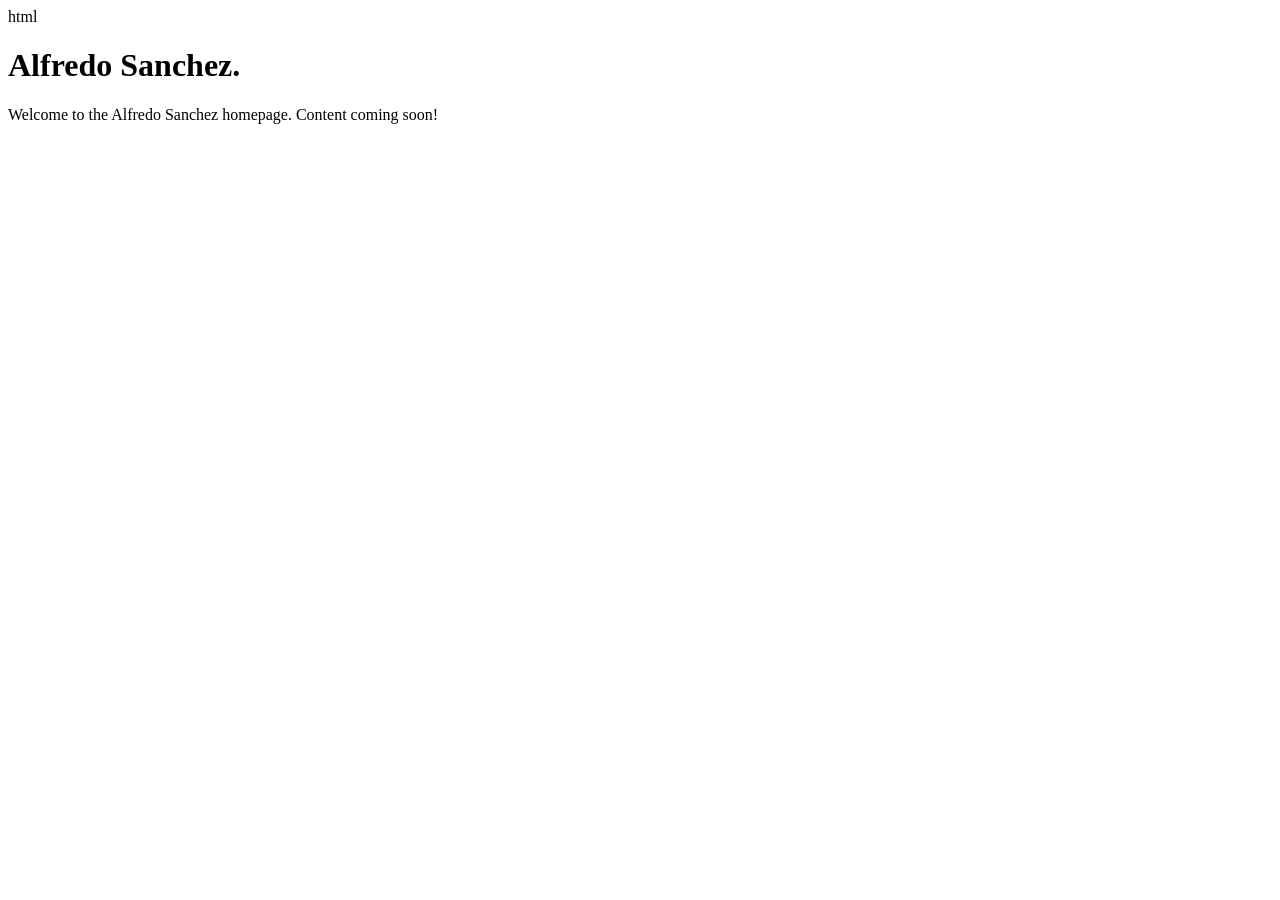
==== index.html @ f37a3abb "Update index.html" ====
html<!DOCTYPE html>
<html lang="en">
<head>
    <meta charset="UTF-8">
    <meta name="viewport" content="width=device-width, initial-scale=1.0">
    <title>Alfredo Sanchez - Home</title>
</head>
<body>
    <h1>Alfredo Sanchez.</h1>
    <p>Welcome to the Alfredo Sanchez homepage. Content coming soon!</p>
</body>
</html>
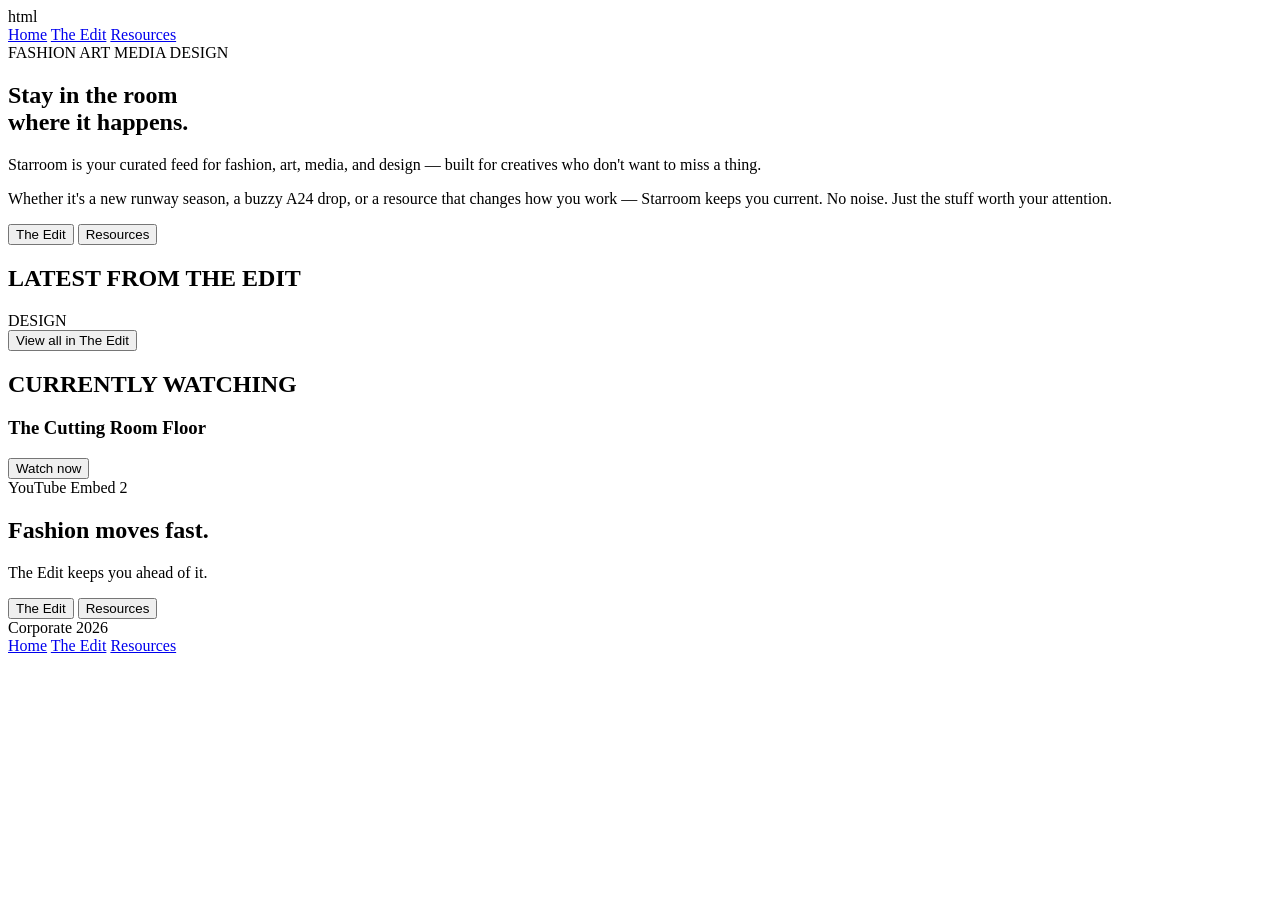
==== commit c4cf7d80: "Update index.html" ====
--- a/index.html
+++ b/index.html
@@ -4,9 +4,76 @@
     <meta charset="UTF-8">
     <meta name="viewport" content="width=device-width, initial-scale=1.0">
     <title>Alfredo Sanchez - Home</title>
+    <link rel="stylesheet" href="style.css">
 </head>
 <body>
-    <h1>Alfredo Sanchez.</h1>
-    <p>Welcome to the Alfredo Sanchez homepage. Content coming soon!</p>
+    <header class="navbar">
+        <div class="logo-placeholder"></div>
+        <nav>
+            <a href="#">Home</a>
+            <a href="#">The Edit</a>
+            <a href="#">Resources</a>
+        </nav>
+    </header>
+    <section class="hero">
+        <div class="hero-content">
+            <span class="category-tags">FASHION ART MEDIA DESIGN</span>
+            <h1>Stay in the room <br>where it happens.</h1>
+            <p class="subheadline">Starroom is your curated feed for fashion, art, media, and design — built for creatives who don't want to miss a thing.</p>
+            <p>Whether it's a new runway season, a buzzy A24 drop, or a resource that changes how you work — Starroom keeps you current. No noise. Just the stuff worth your attention.</p>
+            <div class="button-group">
+                <button class="btn-dark">The Edit</button>
+                <button class="btn-light">Resources</button>
+            </div>
+        </div>
+        <div class="hero-image-placeholder"></div>
+    </section>
+    <section class="latest-section">
+        <h2>LATEST FROM THE EDIT</h2>
+        <div class="grid-three-columns">
+            <div class="card">
+                <div class="image-box"></div>
+                <span class="card-tag">DESIGN</span>
+                <div class="text-line long"></div>
+                <div class="text-line short"></div>
+            </div>
+        </div>
+        <button class="btn-outline center-btn">View all in The Edit</button>
+    </section>
+    <section class="watching-section">
+        <h2>CURRENTLY WATCHING</h2>
+        <div class="video-main-row">
+            <div class="video-large-placeholder">
+                <div class="play-button"></div>
+            </div>
+            <div class="video-details">
+                <h3>The Cutting Room Floor</h3>
+                <div class="text-line long"></div>
+                <button class="btn-outline">Watch now</button>
+            </div>
+        </div>
+        <div class="grid-two-columns">
+            <div class="video-small-card">
+                <div class="image-box"></div>
+                <span class="small-tag">YouTube Embed 2</span>
+            </div>
+        </div>
+    </section>
+    <section class="cta-banner">
+        <h2>Fashion moves fast.</h2>
+        <p>The Edit keeps you ahead of it.</p>
+        <div class="button-group-central">
+            <button class="btn-white">The Edit</button>
+            <button class="btn-outline-white">Resources</button>
+        </div>
+        <div class="footer-bottom">
+            <span>Corporate 2026</span>
+            <div class="footer-links">
+                <a href="#">Home</a>
+                <a href="#">The Edit</a>
+                <a href="#">Resources</a>
+            </div>
+        </div>
+    </section>
 </body>
 </html>
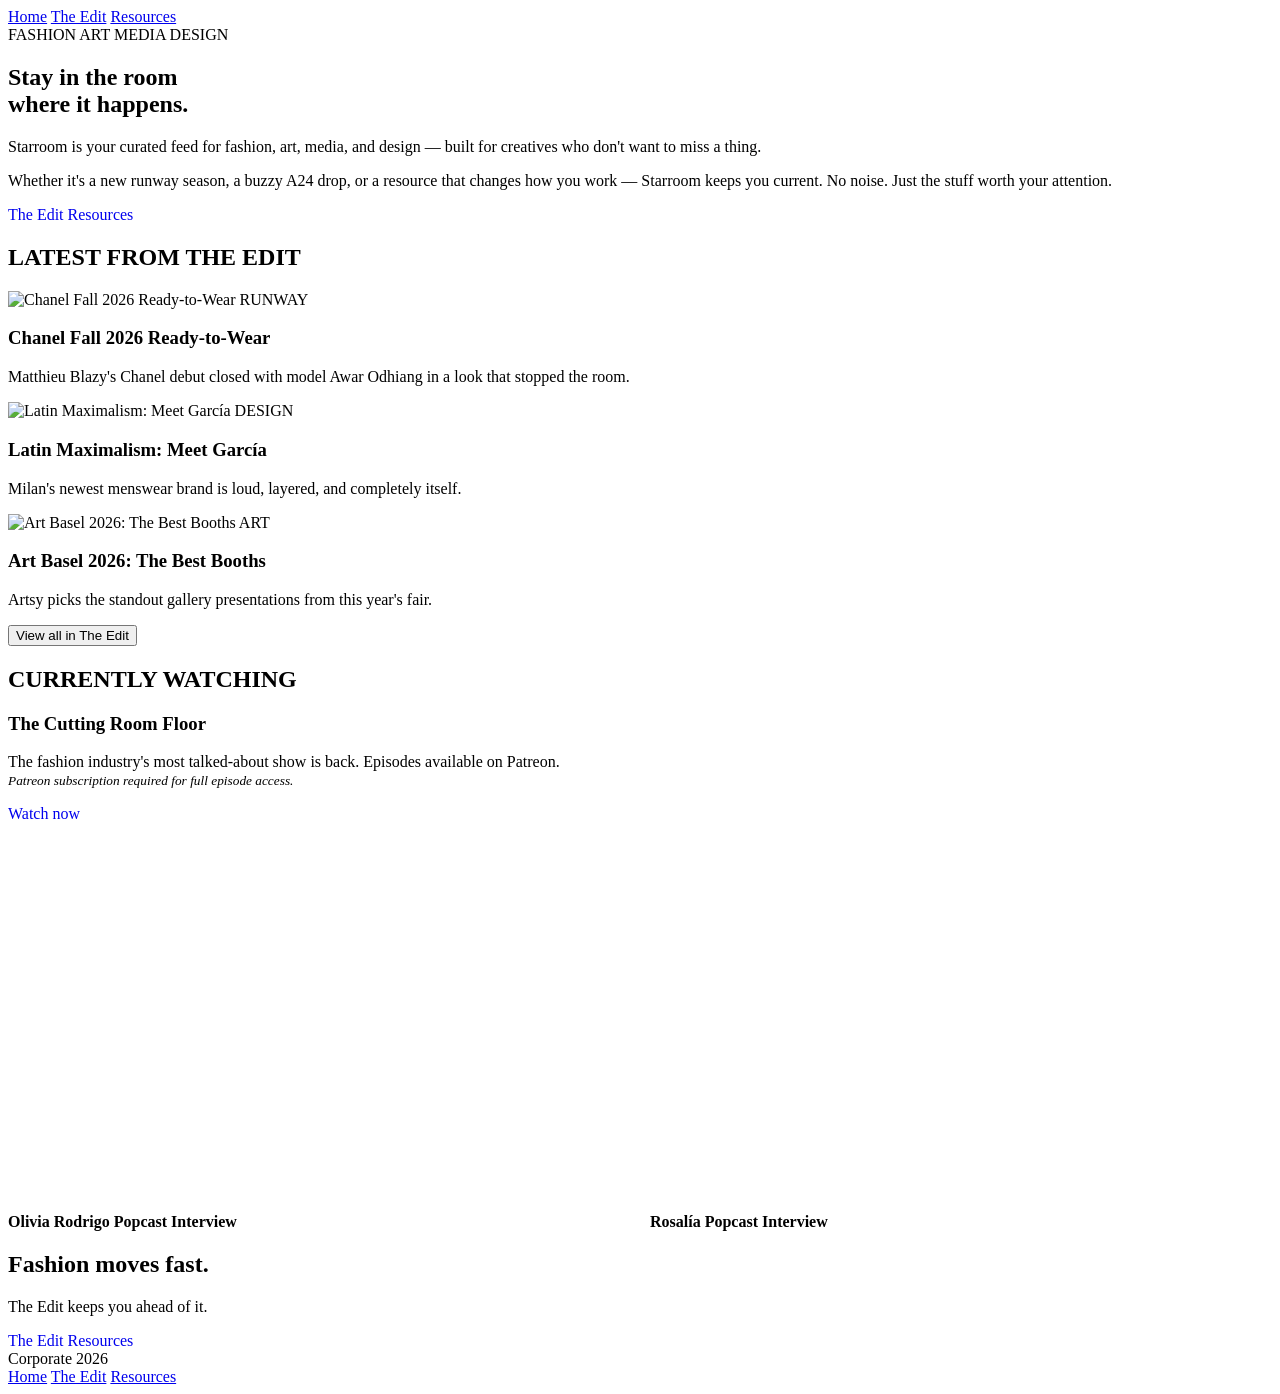
==== commit 200421a6: "Update index.html" ====
--- a/index.html
+++ b/index.html
@@ -1,79 +1,110 @@
-html<!DOCTYPE html>
-<html lang="en">
-<head>
-    <meta charset="UTF-8">
-    <meta name="viewport" content="width=device-width, initial-scale=1.0">
-    <title>Alfredo Sanchez - Home</title>
-    <link rel="stylesheet" href="style.css">
-</head>
-<body>
-    <header class="navbar">
-        <div class="logo-placeholder"></div>
-        <nav>
-            <a href="#">Home</a>
-            <a href="#">The Edit</a>
-            <a href="#">Resources</a>
-        </nav>
-    </header>
-    <section class="hero">
-        <div class="hero-content">
-            <span class="category-tags">FASHION ART MEDIA DESIGN</span>
-            <h1>Stay in the room <br>where it happens.</h1>
-            <p class="subheadline">Starroom is your curated feed for fashion, art, media, and design — built for creatives who don't want to miss a thing.</p>
-            <p>Whether it's a new runway season, a buzzy A24 drop, or a resource that changes how you work — Starroom keeps you current. No noise. Just the stuff worth your attention.</p>
-            <div class="button-group">
-                <button class="btn-dark">The Edit</button>
-                <button class="btn-light">Resources</button>
-            </div>
-        </div>
-        <div class="hero-image-placeholder"></div>
+<!DOCTYPE html> 
+<html lang="en"> 
+<head> 
+    <meta charset="UTF-8"> 
+    <meta name="viewport" content="width=device-width, initial-scale=1.0"> 
+    <title>Alfredo Sanchez - Home</title> 
+    <link rel="stylesheet" href="style.css"> 
+</head> 
+<body> 
+
+    <header class="navbar"> 
+        <div class="logo-placeholder"></div> 
+        <nav> 
+            <a href="#">Home</a> 
+            <a href="#the-edit">The Edit</a> 
+            <a href="#resources">Resources</a> 
+        </nav> 
+    </header> 
+
+    <section class="hero"> 
+        <div class="hero-content"> 
+            <span class="category-tags">FASHION ART MEDIA DESIGN</span> 
+            <h1>Stay in the room <br>where it happens.</h1> 
+            <p class="subheadline">Starroom is your curated feed for fashion, art, media, and design — built for creatives who don't want to miss a thing.</p> 
+            <p>Whether it's a new runway season, a buzzy A24 drop, or a resource that changes how you work — Starroom keeps you current. No noise. Just the stuff worth your attention.</p> 
+            <div class="button-group"> 
+                <a href="#the-edit" class="btn-dark" style="text-decoration: none; display: inline-block; text-align: center;">The Edit</a> 
+                <a href="#resources" class="btn-light" style="text-decoration: none; display: inline-block; text-align: center;">Resources</a> 
+            </div> 
+        </div> 
+        <div class="hero-image-placeholder"></div> 
+    </section> 
+    <section id="the-edit" class="latest-section"> 
+        <h2>LATEST FROM THE EDIT</h2> 
+        <div class="grid-three-columns"> 
+            <div class="card"> 
+                <img src="chanel-runway.jpg" alt="Chanel Fall 2026 Ready-to-Wear" class="image-box" style="width: 100%; object-fit: cover;">
+                <span class="card-tag">RUNWAY</span> 
+                <h3>Chanel Fall 2026 Ready-to-Wear</h3>
+                <p>Matthieu Blazy's Chanel debut closed with model Awar Odhiang in a look that stopped the room.</p>
+            </div> 
+            <div class="card"> 
+                <img src="garcias.jpg" alt="Latin Maximalism: Meet García" class="image-box" style="width: 100%; object-fit: cover;">
+                <span class="card-tag">DESIGN</span> 
+                <h3>Latin Maximalism: Meet García</h3>
+                <p>Milan's newest menswear brand is loud, layered, and completely itself.</p>
+            </div> 
+            <div class="card"> 
+                <img src="art-basel.jpg" alt="Art Basel 2026: The Best Booths" class="image-box" style="width: 100%; object-fit: cover;">
+                <span class="card-tag">ART</span> 
+                <h3>Art Basel 2026: The Best Booths</h3>
+                <p>Artsy picks the standout gallery presentations from this year's fair.</p>
+            </div> 
+
+        </div> 
+        <button class="btn-outline center-btn">View all in The Edit</button> 
+    </section> 
+    <section class="watching-section"> 
+        <h2>CURRENTLY WATCHING</h2> 
+        
+        <div class="video-main-row"> 
+            <div class="video-large-placeholder" style="background-image: url('cutting-room-floor.jpg'); background-size: cover; background-position: center;"> 
+                <div class="play-button"></div> 
+            </div> 
+            <div class="video-details"> 
+                <h3>The Cutting Room Floor</h3> 
+                <p>The fashion industry's most talked-about show is back. Episodes available on Patreon. <br><small><em>Patreon subscription required for full episode access.</em></small></p> 
+                <a href="https://www.patreon.com/cw/thecuttingroomfloor" target="_blank" class="btn-outline" style="text-decoration: none; display: inline-block; text-align: center;">Watch now</a> 
+            </div> 
+        </div> 
+
+        <div class="grid-two-columns" style="display: grid; grid-template-columns: 1fr 1fr; gap: 20px; margin-top: 30px;"> 
+            
+            <div class="video-small-card"> 
+                <div class="iframe-container" style="position: relative; padding-bottom: 56.25%; height: 0; overflow: hidden;">
+                    <iframe src="https://youtube.com" style="position: absolute; top: 0; left: 0; width: 100%; height: 100%; border: 0;" allow="accelerometer; autoplay; clipboard-write; encrypted-media; gyroscope; picture-in-picture" allowfullscreen></iframe>
+                </div>
+                <span class="small-tag" style="display: block; margin-top: 10px; font-weight: bold;">Olivia Rodrigo Popcast Interview</span> 
+            </div> 
+
+            <div class="video-small-card"> 
+                <div class="iframe-container" style="position: relative; padding-bottom: 56.25%; height: 0; overflow: hidden;">
+                    <iframe src="https://youtube.com" style="position: absolute; top: 0; left: 0; width: 100%; height: 100%; border: 0;" allow="accelerometer; autoplay; clipboard-write; encrypted-media; gyroscope; picture-in-picture" allowfullscreen></iframe>
+                </div>
+                <span class="small-tag" style="display: block; margin-top: 10px; font-weight: bold;">Rosalía Popcast Interview</span> 
+            </div> 
+
+        </div> 
+    </section> 
+
+    <section id="resources" class="cta-banner"> 
+        <h2>Fashion moves fast.</h2> 
+        <p>The Edit keeps you ahead of it.</p> 
+        <div class="button-group-central"> 
+            <a href="#the-edit" class="btn-white" style="text-decoration: none; display: inline-block; text-align: center;">The Edit</a> 
+            <a href="#resources" class="btn-outline-white" style="text-decoration: none; display: inline-block; text-align: center;">Resources</a> 
+        </div> 
+        <div class="footer-bottom"> 
+            <span>Corporate 2026</span> 
+            <div class="footer-links"> 
+                <a href="#">Home</a> 
+                <a href="#the-edit">The Edit</a> 
+                <a href="#resources">Resources</a> 
+            </div> 
+        </div> 
     </section>
-    <section class="latest-section">
-        <h2>LATEST FROM THE EDIT</h2>
-        <div class="grid-three-columns">
-            <div class="card">
-                <div class="image-box"></div>
-                <span class="card-tag">DESIGN</span>
-                <div class="text-line long"></div>
-                <div class="text-line short"></div>
-            </div>
-        </div>
-        <button class="btn-outline center-btn">View all in The Edit</button>
-    </section>
-    <section class="watching-section">
-        <h2>CURRENTLY WATCHING</h2>
-        <div class="video-main-row">
-            <div class="video-large-placeholder">
-                <div class="play-button"></div>
-            </div>
-            <div class="video-details">
-                <h3>The Cutting Room Floor</h3>
-                <div class="text-line long"></div>
-                <button class="btn-outline">Watch now</button>
-            </div>
-        </div>
-        <div class="grid-two-columns">
-            <div class="video-small-card">
-                <div class="image-box"></div>
-                <span class="small-tag">YouTube Embed 2</span>
-            </div>
-        </div>
-    </section>
-    <section class="cta-banner">
-        <h2>Fashion moves fast.</h2>
-        <p>The Edit keeps you ahead of it.</p>
-        <div class="button-group-central">
-            <button class="btn-white">The Edit</button>
-            <button class="btn-outline-white">Resources</button>
-        </div>
-        <div class="footer-bottom">
-            <span>Corporate 2026</span>
-            <div class="footer-links">
-                <a href="#">Home</a>
-                <a href="#">The Edit</a>
-                <a href="#">Resources</a>
-            </div>
-        </div>
-    </section>
-</body>
-</html>
+    </body>
+    </html>
+
+
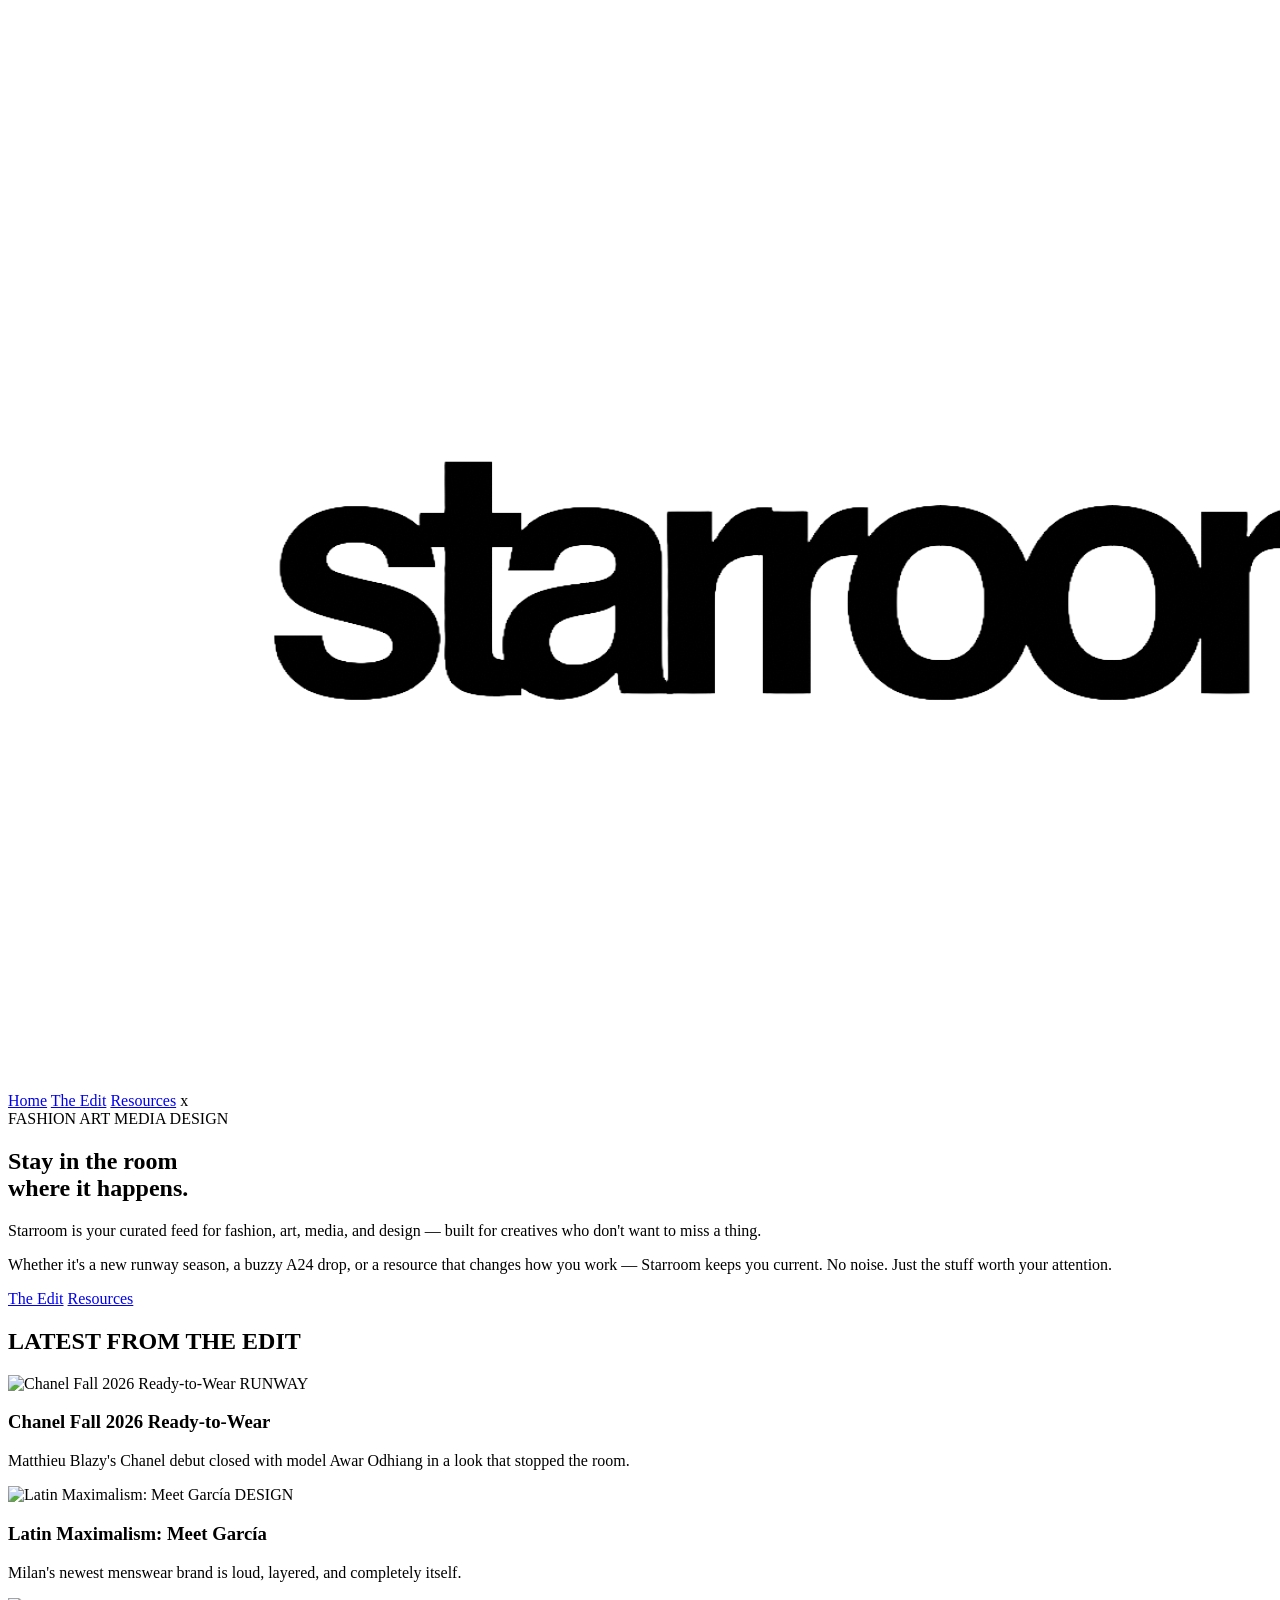
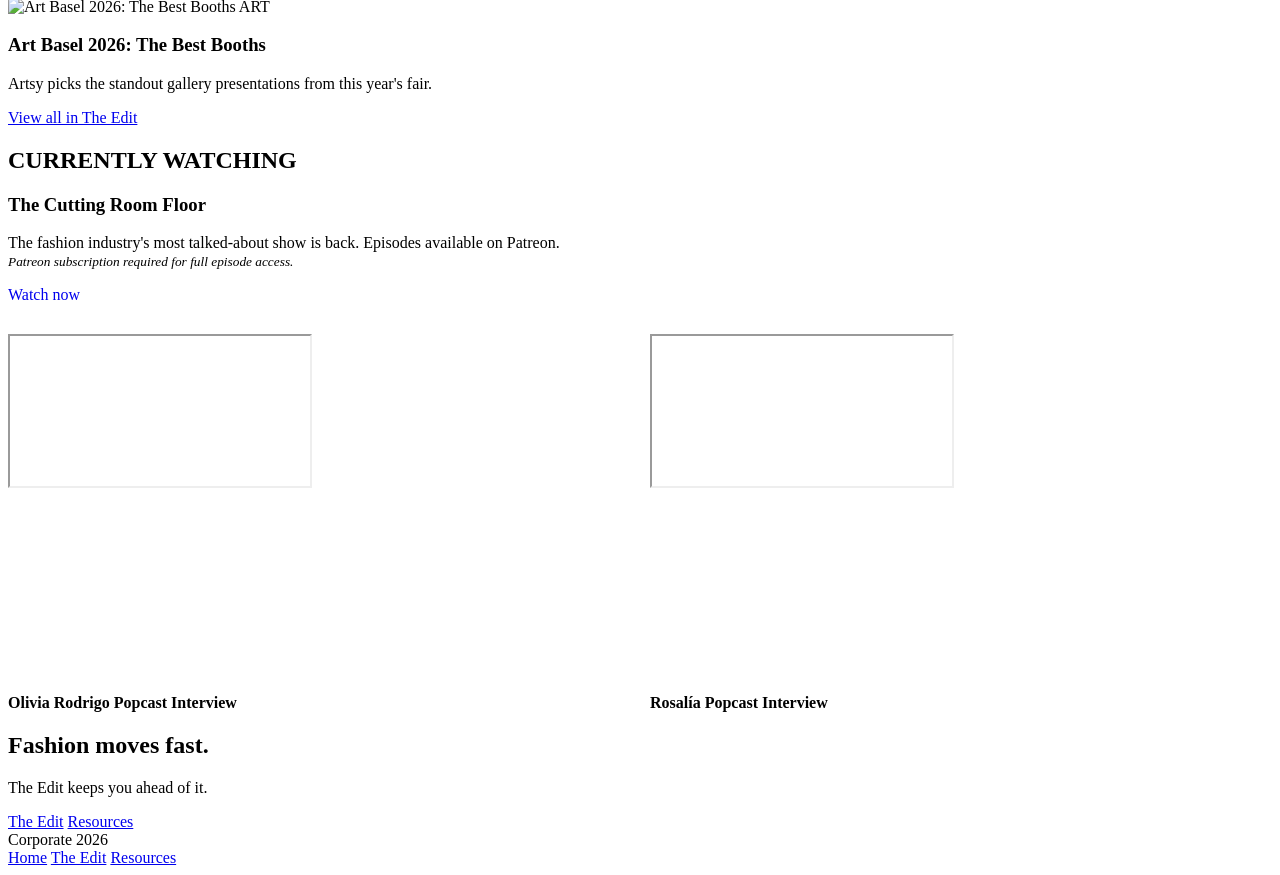
==== commit a36962ce: "Update links and image paths in index.html" ====
--- a/index.html
+++ b/index.html
@@ -9,12 +9,14 @@
 <body> 
 
     <header class="navbar"> 
-        <div class="logo-placeholder"></div> 
+        <a href="index.html">
+    <img src="images/logo.png" alt="Starroom logo" class="logo">
+        </a>
         <nav> 
-            <a href="#">Home</a> 
-            <a href="#the-edit">The Edit</a> 
-            <a href="#resources">Resources</a> 
-        </nav> 
+            <a href="index.html">Home</a> 
+            <a href="the-edit.html">The Edit</a> 
+            <a href="resources.html">Resources</a> 
+      x  </nav> 
     </header> 
 
     <section class="hero"> 
@@ -24,8 +26,8 @@
             <p class="subheadline">Starroom is your curated feed for fashion, art, media, and design — built for creatives who don't want to miss a thing.</p> 
             <p>Whether it's a new runway season, a buzzy A24 drop, or a resource that changes how you work — Starroom keeps you current. No noise. Just the stuff worth your attention.</p> 
             <div class="button-group"> 
-                <a href="#the-edit" class="btn-dark" style="text-decoration: none; display: inline-block; text-align: center;">The Edit</a> 
-                <a href="#resources" class="btn-light" style="text-decoration: none; display: inline-block; text-align: center;">Resources</a> 
+                <a href="the-edit.html" class="btn-dark">The Edit</a> 
+                <a href="resources.html" class="btn-light">Resources</a>
             </div> 
         </div> 
         <div class="hero-image-placeholder"></div> 
@@ -34,32 +36,32 @@
         <h2>LATEST FROM THE EDIT</h2> 
         <div class="grid-three-columns"> 
             <div class="card"> 
-                <img src="chanel-runway.jpg" alt="Chanel Fall 2026 Ready-to-Wear" class="image-box" style="width: 100%; object-fit: cover;">
+                <img src="images/chanel-runway.jpg" alt="Chanel Fall 2026 Ready-to-Wear" class="image-box" style="width: 100%; object-fit: cover;">
                 <span class="card-tag">RUNWAY</span> 
                 <h3>Chanel Fall 2026 Ready-to-Wear</h3>
                 <p>Matthieu Blazy's Chanel debut closed with model Awar Odhiang in a look that stopped the room.</p>
             </div> 
             <div class="card"> 
-                <img src="garcias.jpg" alt="Latin Maximalism: Meet García" class="image-box" style="width: 100%; object-fit: cover;">
+                <img src="images/garcias.jpg" alt="Latin Maximalism: Meet García" class="image-box" style="width: 100%; object-fit: cover;">
                 <span class="card-tag">DESIGN</span> 
                 <h3>Latin Maximalism: Meet García</h3>
                 <p>Milan's newest menswear brand is loud, layered, and completely itself.</p>
             </div> 
             <div class="card"> 
-                <img src="art-basel.jpg" alt="Art Basel 2026: The Best Booths" class="image-box" style="width: 100%; object-fit: cover;">
+                <img src="images/art-basel.jpg" alt="Art Basel 2026: The Best Booths" class="image-box" style="width: 100%; object-fit: cover;">
                 <span class="card-tag">ART</span> 
                 <h3>Art Basel 2026: The Best Booths</h3>
                 <p>Artsy picks the standout gallery presentations from this year's fair.</p>
             </div> 
 
         </div> 
-        <button class="btn-outline center-btn">View all in The Edit</button> 
+        <a href="the-edit.html" class="btn-outline center-btn">View all in The Edit</a>
     </section> 
     <section class="watching-section"> 
         <h2>CURRENTLY WATCHING</h2> 
         
         <div class="video-main-row"> 
-            <div class="video-large-placeholder" style="background-image: url('cutting-room-floor.jpg'); background-size: cover; background-position: center;"> 
+            <div class="video-large-placeholder" style="background-image: url('images/cutting-room-floor.jpg');" background-size: cover; background-position: center;"> 
                 <div class="play-button"></div> 
             </div> 
             <div class="video-details"> 
@@ -73,14 +75,14 @@
             
             <div class="video-small-card"> 
                 <div class="iframe-container" style="position: relative; padding-bottom: 56.25%; height: 0; overflow: hidden;">
-                    <iframe src="https://youtube.com" style="position: absolute; top: 0; left: 0; width: 100%; height: 100%; border: 0;" allow="accelerometer; autoplay; clipboard-write; encrypted-media; gyroscope; picture-in-picture" allowfullscreen></iframe>
+                    <iframe src="https://www.youtube.com/embed/0I_tljaH9Bg" title="Olivia Rodrigo Popcast Interview" allowfullscreen></iframe>
                 </div>
                 <span class="small-tag" style="display: block; margin-top: 10px; font-weight: bold;">Olivia Rodrigo Popcast Interview</span> 
             </div> 
 
             <div class="video-small-card"> 
                 <div class="iframe-container" style="position: relative; padding-bottom: 56.25%; height: 0; overflow: hidden;">
-                    <iframe src="https://youtube.com" style="position: absolute; top: 0; left: 0; width: 100%; height: 100%; border: 0;" allow="accelerometer; autoplay; clipboard-write; encrypted-media; gyroscope; picture-in-picture" allowfullscreen></iframe>
+                    <iframe src="https://www.youtube.com/embed/QEQZs8SLhQE" title="Rosalia Popcast Interview" allowfullscreen></iframe>
                 </div>
                 <span class="small-tag" style="display: block; margin-top: 10px; font-weight: bold;">Rosalía Popcast Interview</span> 
             </div> 
@@ -92,15 +94,15 @@
         <h2>Fashion moves fast.</h2> 
         <p>The Edit keeps you ahead of it.</p> 
         <div class="button-group-central"> 
-            <a href="#the-edit" class="btn-white" style="text-decoration: none; display: inline-block; text-align: center;">The Edit</a> 
-            <a href="#resources" class="btn-outline-white" style="text-decoration: none; display: inline-block; text-align: center;">Resources</a> 
+            <a href="the-edit.html" class="btn-white">The Edit</a> 
+            <a href="resources.html" class="btn-outline-white">Resources</a> 
         </div> 
         <div class="footer-bottom"> 
             <span>Corporate 2026</span> 
             <div class="footer-links"> 
-                <a href="#">Home</a> 
-                <a href="#the-edit">The Edit</a> 
-                <a href="#resources">Resources</a> 
+                <a href="index.html">Home</a> 
+                <a href="the-edit.html">The Edit</a> 
+                <a href="resources.html">Resources</a>
             </div> 
         </div> 
     </section>
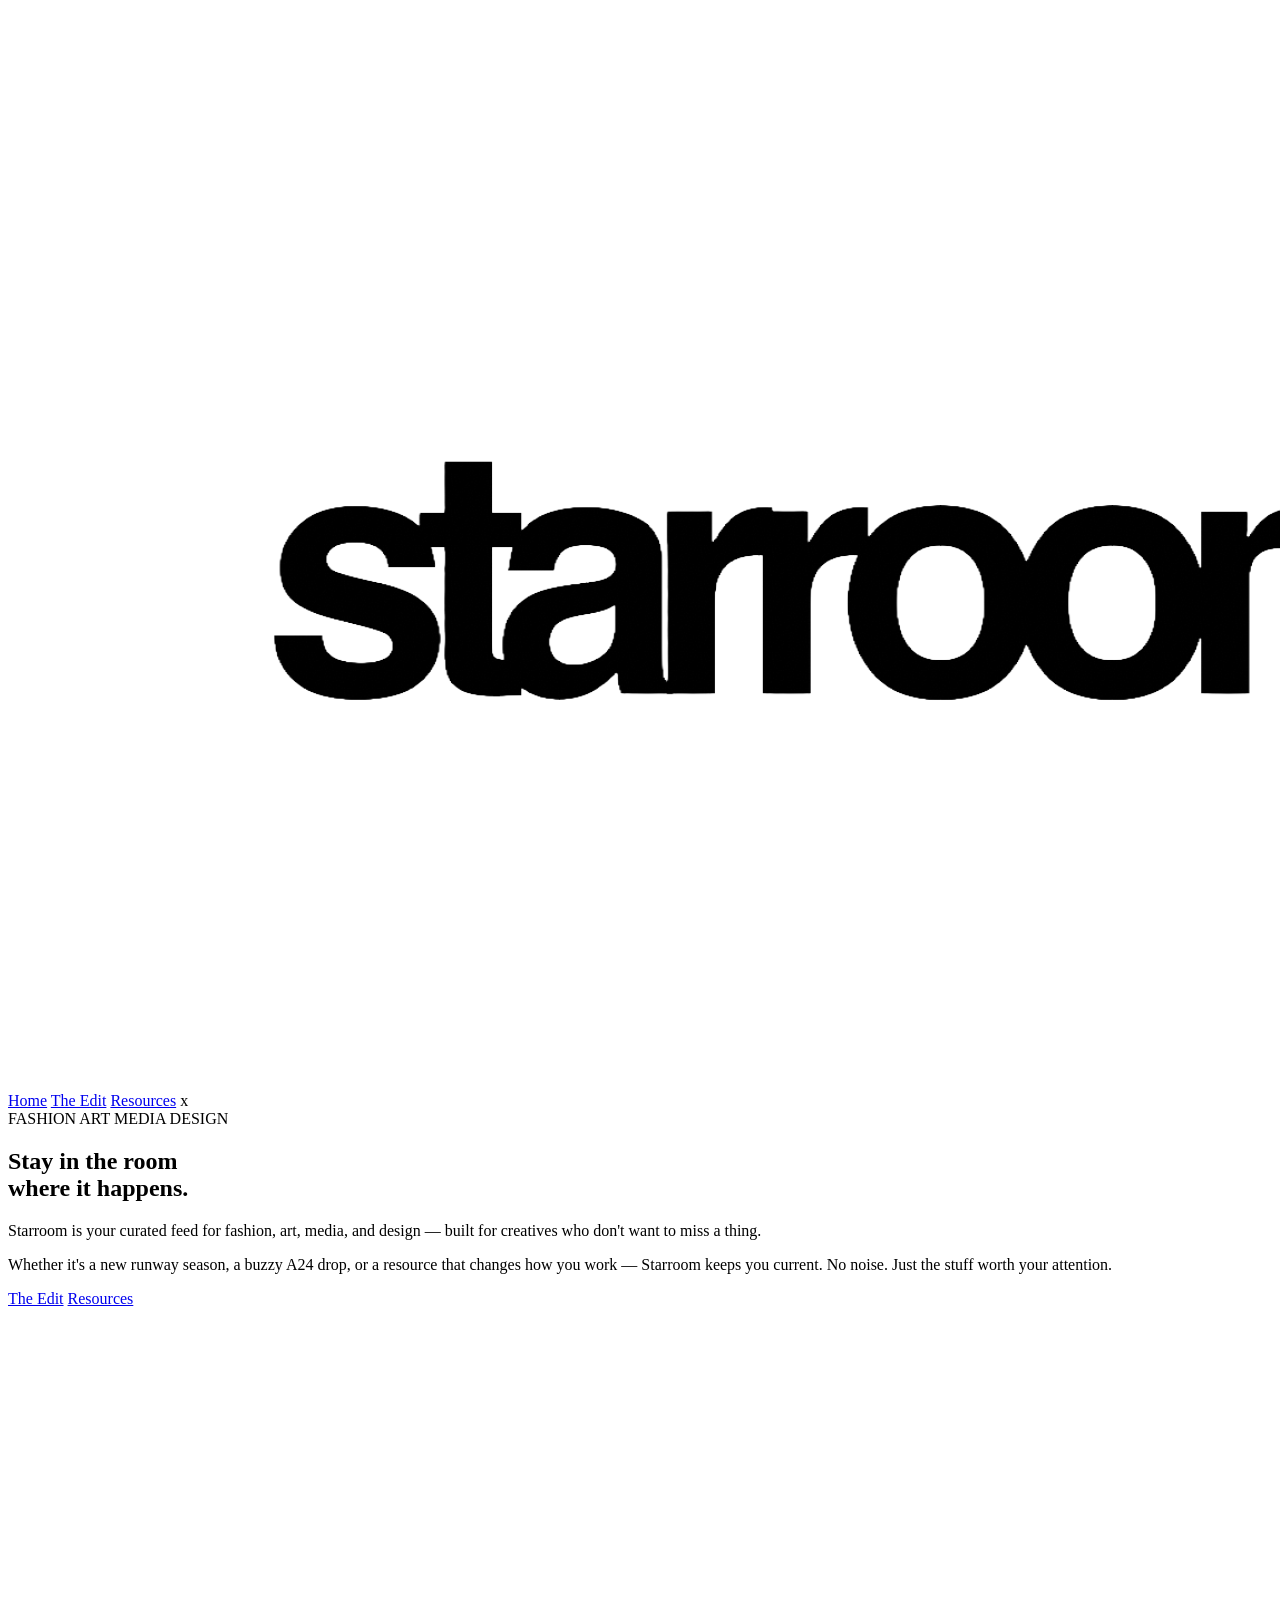
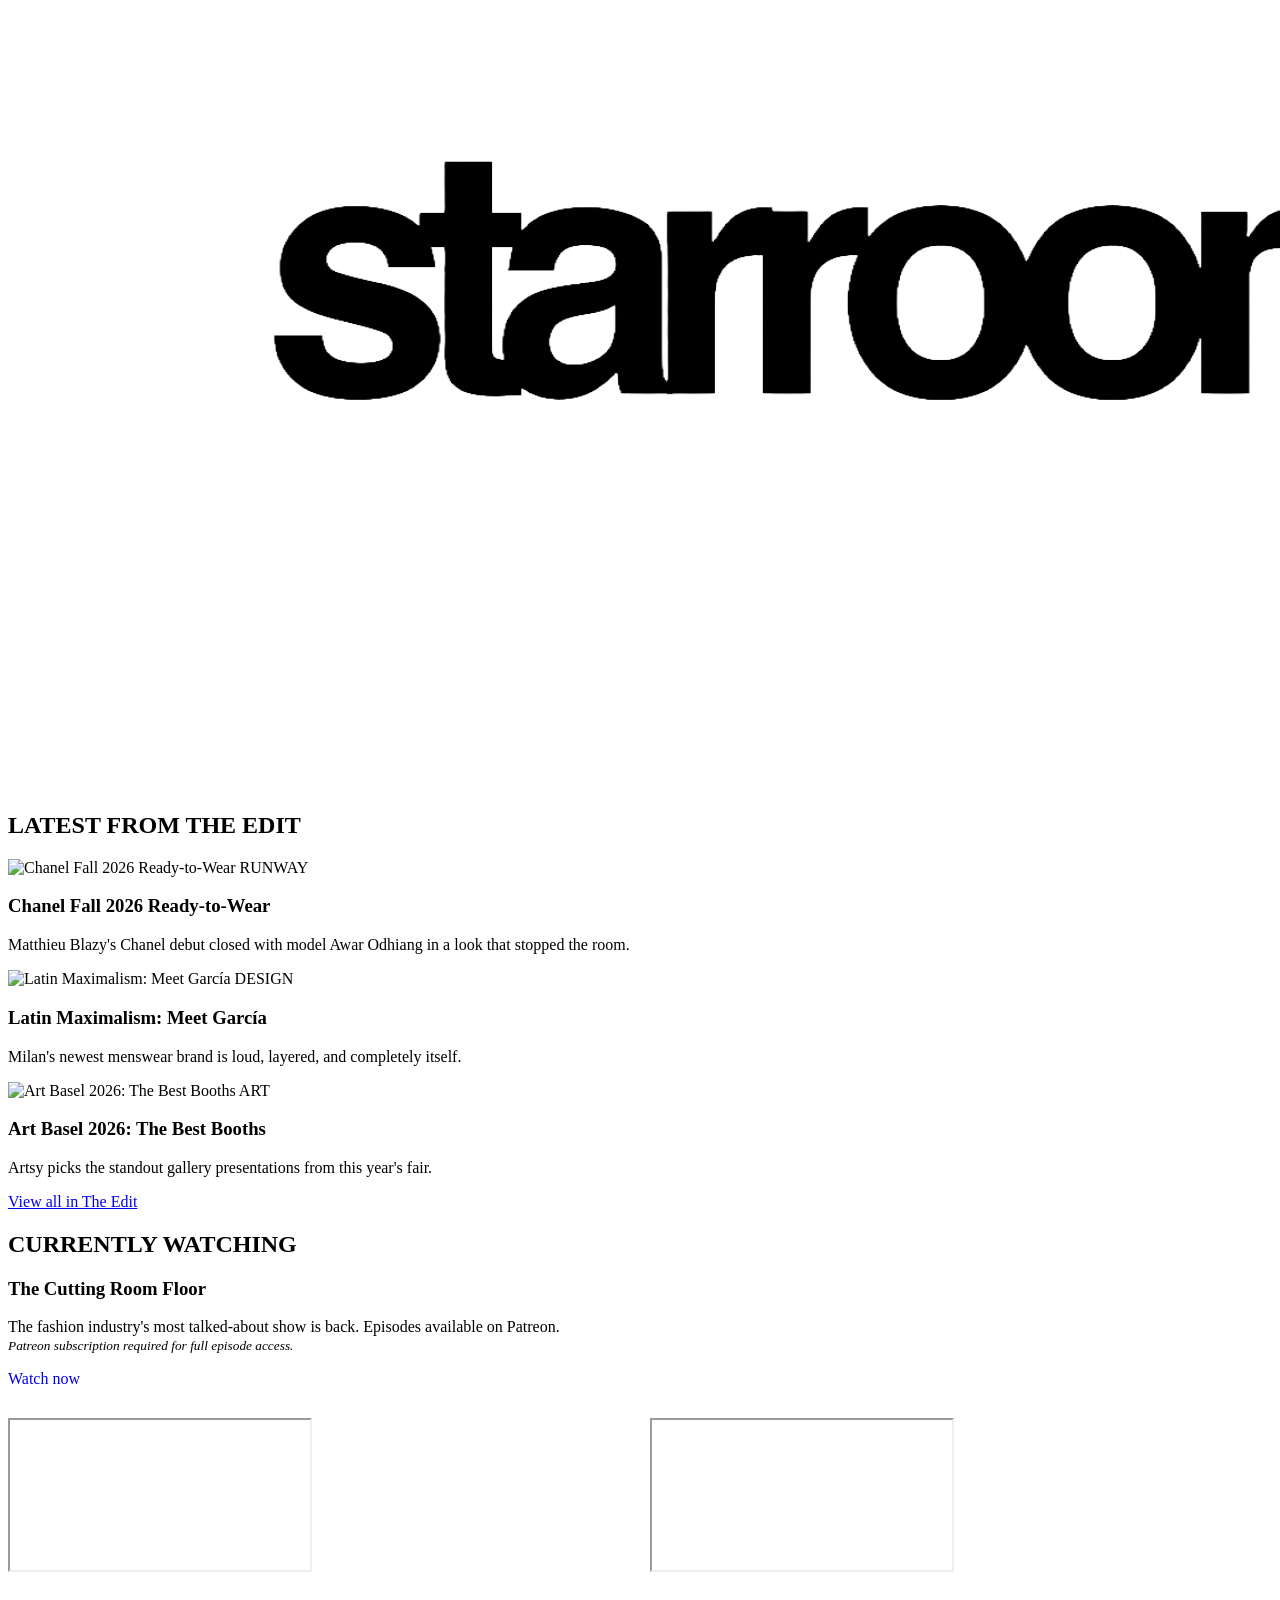
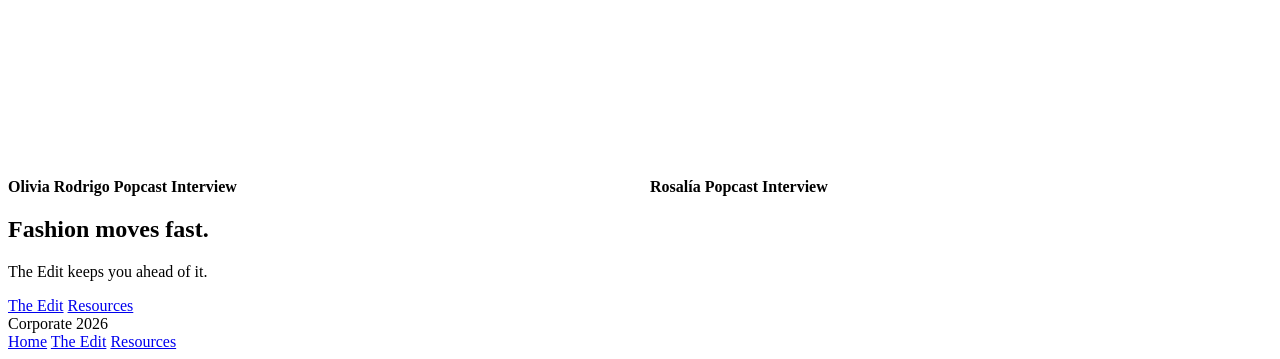
==== commit ee699294: "Update index.html" ====
--- a/index.html
+++ b/index.html
@@ -30,7 +30,9 @@
                 <a href="resources.html" class="btn-light">Resources</a>
             </div> 
         </div> 
-        <div class="hero-image-placeholder"></div> 
+        <a href="index.html">
+    <img src="images/logo.png" alt="Starroom logo" class="logo">
+</a>
     </section> 
     <section id="the-edit" class="latest-section"> 
         <h2>LATEST FROM THE EDIT</h2> 
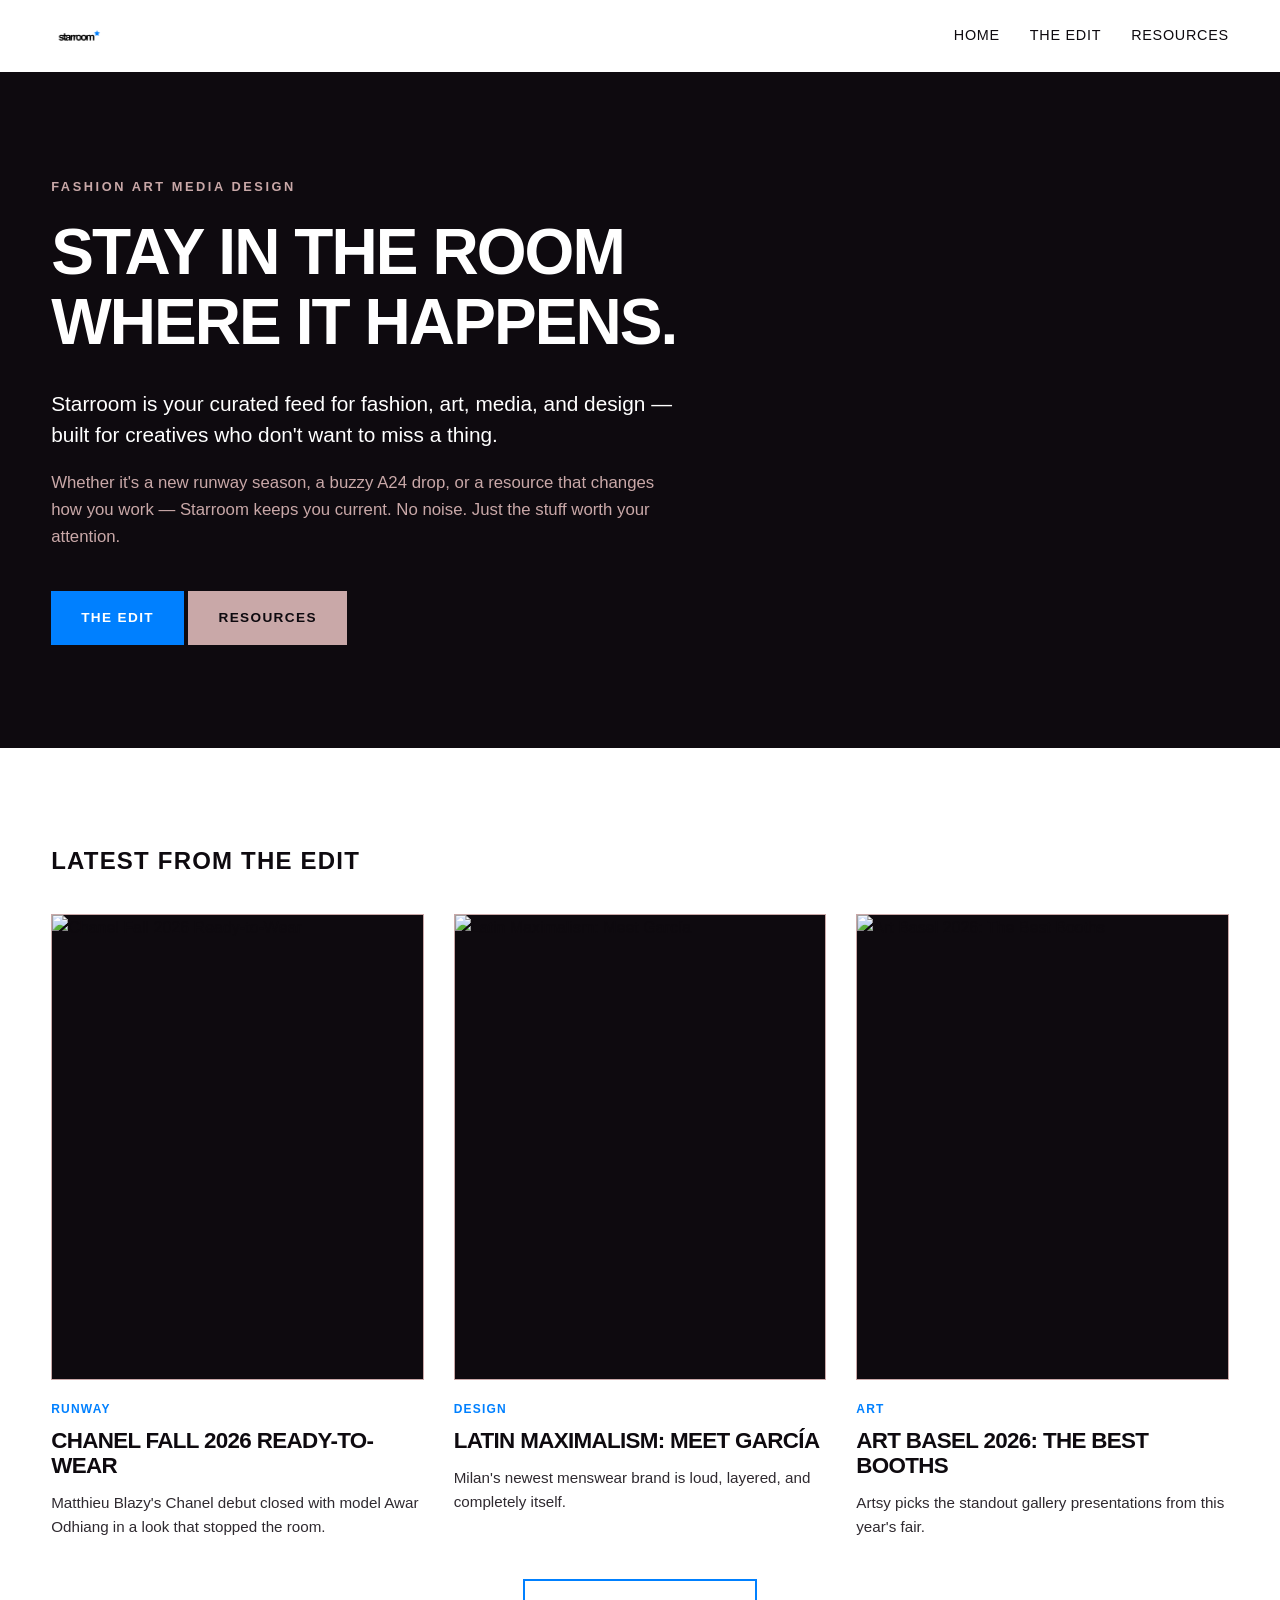
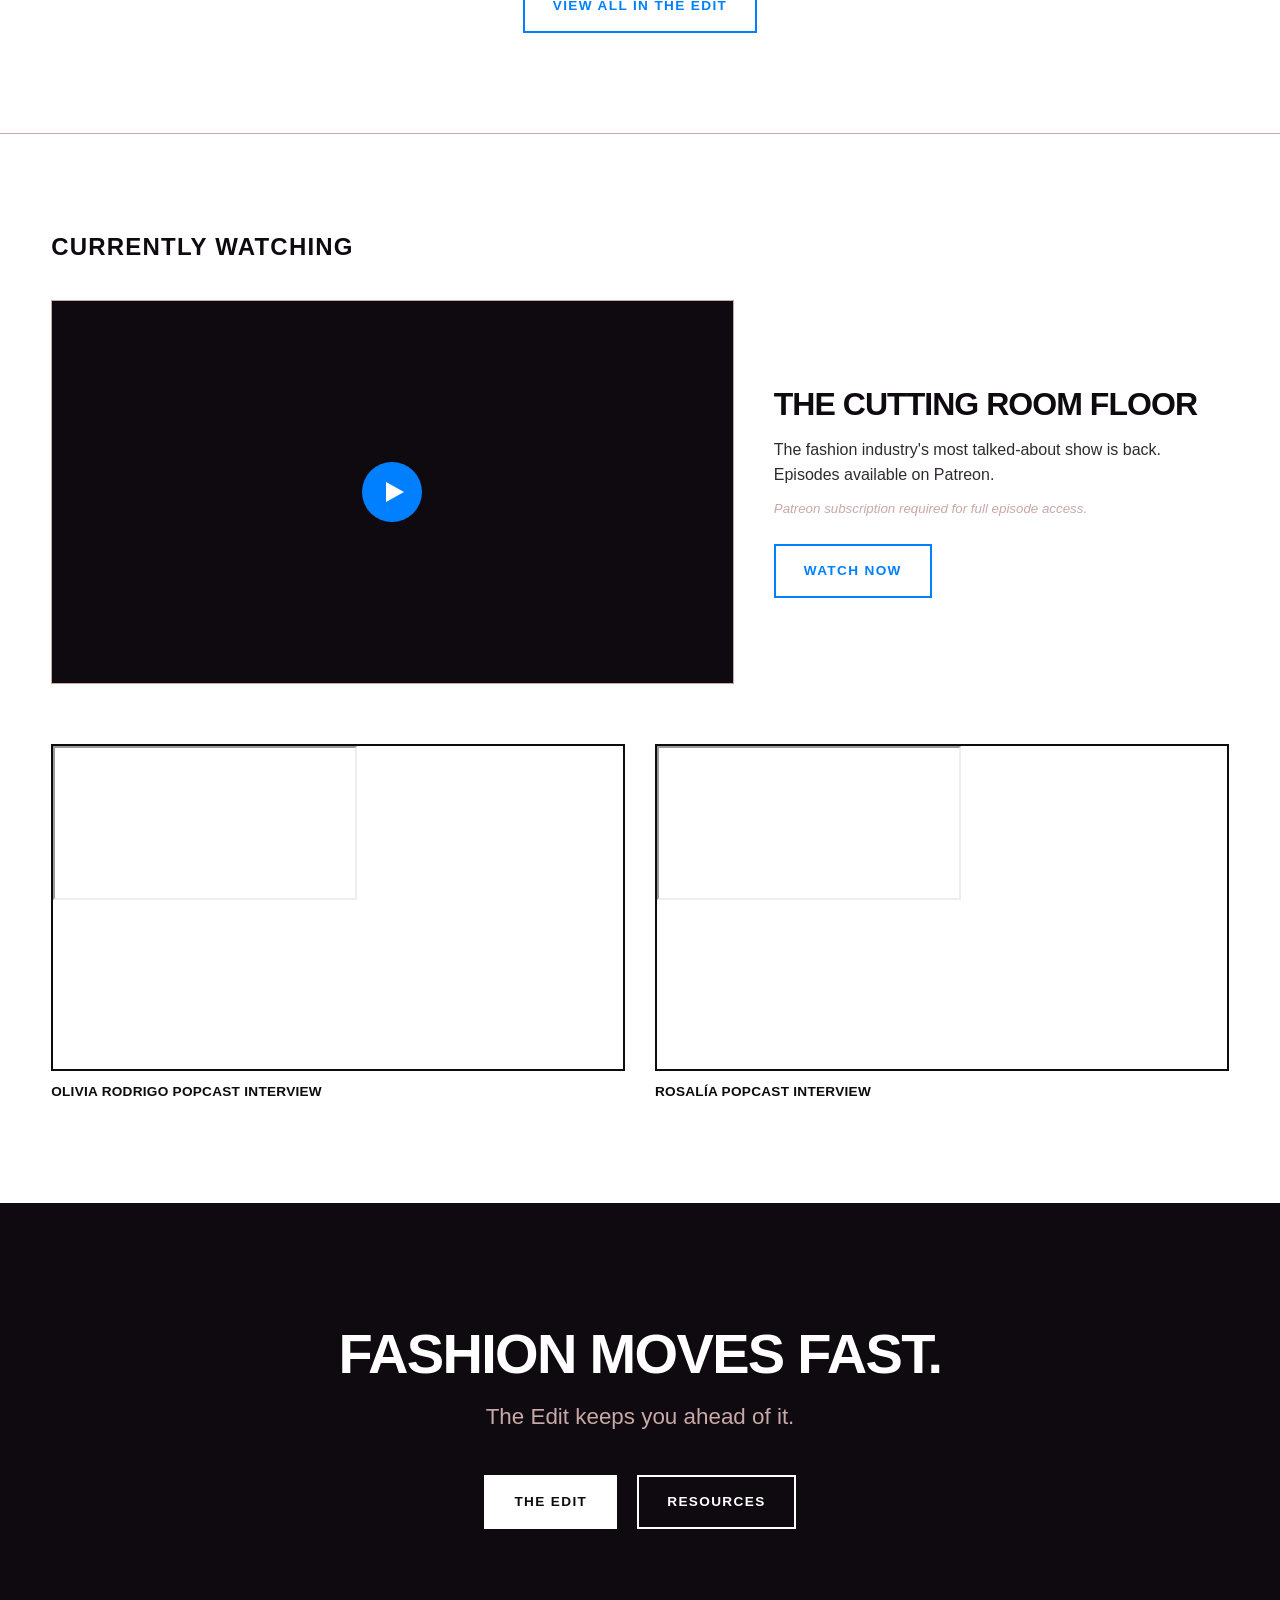
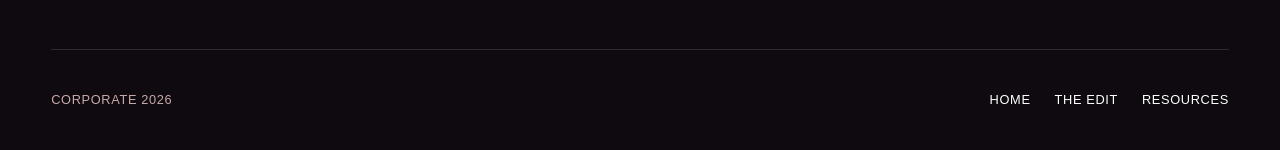
==== commit 54938f52: "Fix closing tag for nav element in index.html" ====
--- a/index.html
+++ b/index.html
@@ -16,7 +16,7 @@
             <a href="index.html">Home</a> 
             <a href="the-edit.html">The Edit</a> 
             <a href="resources.html">Resources</a> 
-      x  </nav> 
+        </nav> 
     </header> 
 
     <section class="hero"> 
--- a/style.css
+++ b/style.css
@@ -0,0 +1,435 @@
+* {
+    margin: 0;
+    padding: 0;
+    box-sizing: border-box;
+}
+
+body {
+    background-color: #FFFFFF;
+    color: #0E0A0F;
+    font-family: 'Helvetica Neue', Helvetica, Arial, sans-serif;
+    font-weight: 400;
+    line-height: 1.6;
+    overflow-x: hidden;
+    -webkit-font-smoothing: antialiased;
+}
+h1, h2, h3 {
+    font-weight: 900;
+    text-transform: uppercase;
+    letter-spacing: -0.03em;
+    line-height: 1.1;
+    color: #0E0A0F; 
+}
+
+p {
+    font-weight: 300;
+    color: #2F2A30; 
+    font-size: 1rem;
+    max-width: 65ch;
+}
+
+a {
+    color: inherit;
+    transition: all 0.25s ease;
+}
+
+img {
+    display: block;
+    max-width: 100%;
+    height: auto;
+}
+
+.btn-dark, .btn-light, .btn-outline, .btn-white, .btn-outline-white {
+    display: inline-block;
+    padding: 14px 28px;
+    font-weight: 700;
+    font-size: 0.85rem;
+    text-transform: uppercase;
+    letter-spacing: 0.1em;
+    text-decoration: none;
+    border: 2px solid #0080ff;
+    text-align: center;
+    cursor: pointer;
+}
+
+.btn-dark {
+    background-color: #0080ff; 
+    color: #FFFFFF; 
+}
+
+.btn-dark:hover {
+    background-color: transparent;
+    color: #0080ff;
+}
+
+.btn-light {
+    background-color: #C9A8A8;
+    color: #0E0A0F; 
+    border-color: #C9A8A8;
+}
+
+.btn-light:hover {
+    background-color: transparent;
+    border-color: #C9A8A8;
+    color: #C9A8A8;
+}
+
+.btn-outline {
+    background-color: transparent;
+    color: #0080ff;
+}
+
+.btn-outline:hover {
+    background-color: #0080ff;
+    color: #FFFFFF;
+}
+
+.btn-white {
+    background-color: #FFFFFF;
+    color: #0E0A0F;
+    border-color: #FFFFFF;
+}
+
+.btn-white:hover {
+    background-color: transparent;
+    color: #FFFFFF;
+    border-color: #FFFFFF;
+}
+
+.btn-outline-white {
+    background-color: transparent;
+    color: #FFFFFF;
+    border-color: #FFFFFF;
+}
+
+.btn-outline-white:hover {
+    background-color: #FFFFFF;
+    color: #0E0A0F;
+}
+
+.center-btn {
+    display: table;
+    margin: 40px auto 0 auto;
+}
+
+
+.navbar {
+    display: flex;
+    justify-content: space-between;
+    align-items: center;
+    padding: 20px 4%;
+    border-bottom: 1px solid #0E0A0F; 
+    position: sticky;
+    top: 0;
+    background-color: rgba(255, 255, 255, 0.95);
+    backdrop-filter: blur(10px);
+    z-index: 1000;
+}
+
+.navbar .logo {
+    height: 32px;
+    width: auto;
+    object-fit: contain;
+}
+
+.navbar nav {
+    display: flex;
+    gap: 30px;
+    align-items: center;
+}
+
+.navbar nav a {
+    text-decoration: none;
+    font-size: 0.9rem;
+    font-weight: 500;
+    letter-spacing: 0.05em;
+    text-transform: uppercase;
+}
+
+.navbar nav a:hover {
+    color: #0080ff; 
+}
+
+.hero {
+    display: flex;
+    justify-content: space-between;
+    align-items: center;
+    padding: 80px 4%;
+    background-color: #0E0A0F; 
+    min-height: 75vh;
+}
+
+.hero-content {
+    max-width: 650px;
+}
+
+.hero-content h1 {
+    color: #FFFFFF; 
+    font-size: 4rem;
+    margin-bottom: 30px;
+}
+
+.category-tags {
+    display: block;
+    font-weight: 700;
+    font-size: 0.8rem;
+    letter-spacing: 0.2em;
+    color: #C9A8A8; 
+    margin-bottom: 20px;
+}
+
+.hero .subheadline {
+    font-size: 1.3rem;
+    line-height: 1.5;
+    margin-bottom: 20px;
+    color: #FFFFFF;
+    font-weight: 400;
+}
+
+.hero p:not(.subheadline) {
+    margin-bottom: 40px;
+    font-size: 1.05rem;
+    color: #C9A8A8; 
+}
+
+.hero > a {
+    display: none;
+}
+
+
+.latest-section {
+    padding: 100px 4%;
+    border-bottom: 1px solid #C9A8A8;
+    background-color: #FFFFFF;
+}
+
+.latest-section h2 {
+    font-size: 1.5rem;
+    letter-spacing: 0.05em;
+    margin-bottom: 40px;
+}
+
+.grid-three-columns {
+    display: grid;
+    grid-template-columns: repeat(3, 1fr);
+    gap: 30px;
+}
+
+.card {
+    display: flex;
+    flex-direction: column;
+}
+
+.card .image-box {
+    aspect-ratio: 4/5;
+    object-fit: cover;
+    margin-bottom: 20px;
+    background-color: #0E0A0F;
+    border: 1px solid #C9A8A8;
+}
+
+.card-tag {
+    font-weight: 700;
+    font-size: 0.75rem;
+    letter-spacing: 0.1em;
+    color: #0080ff; 
+    margin-bottom: 10px;
+}
+
+.card h3 {
+    font-size: 1.4rem;
+    margin-bottom: 12px;
+}
+
+.card p {
+    font-size: 0.95rem;
+    color: #2F2A30;
+}
+
+.watching-section {
+    padding: 100px 4%;
+    background-color: #FFFFFF;
+}
+
+.watching-section h2 {
+    font-size: 1.5rem;
+    letter-spacing: 0.05em;
+    margin-bottom: 40px;
+}
+
+.video-main-row {
+    display: grid;
+    grid-template-columns: 1.5fr 1fr;
+    gap: 40px;
+    align-items: center;
+    margin-bottom: 60px;
+}
+
+.video-large-placeholder {
+    aspect-ratio: 16/9;
+    background-color: #0E0A0F;
+    display: flex;
+    align-items: center;
+    justify-content: center;
+    position: relative;
+    cursor: pointer;
+    border: 1px solid #C9A8A8;
+}
+
+.video-large-placeholder:hover {
+    border-color: #0080ff;
+}
+
+.play-button {
+    width: 60px;
+    height: 60px;
+    background-color: #0080ff; 
+    border-radius: 50%;
+    position: relative;
+}
+
+.play-button::after {
+    content: '';
+    position: absolute;
+    top: 50%;
+    left: 55%;
+    transform: translate(-50%, -50%);
+    border-style: solid;
+    border-width: 10px 0 10px 18px;
+    border-color: transparent transparent transparent #FFFFFF; 
+}
+
+.video-details h3 {
+    font-size: 2rem;
+    margin-bottom: 15px;
+}
+
+.video-details p {
+    font-size: 1rem;
+    margin-bottom: 25px;
+}
+
+.video-details small {
+    display: block;
+    margin-top: 10px;
+    color: #C9A8A8; 
+}
+
+.grid-two-columns {
+    display: grid !important; 
+    grid-template-columns: 1fr 1fr !important;
+    gap: 30px !important;
+}
+
+.iframe-container {
+    border: 2px solid #0E0A0F;
+}
+
+.small-tag {
+    font-size: 0.85rem;
+    letter-spacing: 0.02em;
+    text-transform: uppercase;
+    color: #0E0A0F;
+}
+
+.cta-banner {
+    background-color: #0E0A0F; 
+    color: #FFFFFF; 
+    padding: 120px 4% 40px 4%;
+    text-align: center;
+    position: relative;
+}
+
+.cta-banner h2 {
+    color: #FFFFFF;
+    font-size: 3.5rem;
+    margin-bottom: 15px;
+}
+
+.cta-banner p {
+    font-size: 1.4rem;
+    margin-bottom: 40px;
+    color: #C9A8A8; 
+    display: block;
+    width: 100%;
+    max-width: 100%;
+}
+
+.button-group-central {
+    display: flex;
+    justify-content: center;
+    gap: 20px;
+    margin-bottom: 120px;
+}
+
+.footer-bottom {
+    border-top: 1px solid #2F2A30;
+    padding-top: 40px;
+    display: flex;
+    justify-content: space-between;
+    align-items: center;
+    width: 100%;
+}
+
+.footer-bottom span {
+    font-size: 0.8rem;
+    color: #C9A8A8; 
+    letter-spacing: 0.05em;
+    text-transform: uppercase;
+}
+
+.footer-links {
+    display: flex;
+    gap: 24px;
+}
+
+.footer-links a {
+    text-decoration: none;
+    color: #FFFFFF;
+    font-size: 0.8rem;
+    text-transform: uppercase;
+    letter-spacing: 0.05em;
+    font-weight: 500;
+}
+
+.footer-links a:hover {
+    color: #0080ff; 
+}
+
+@media (max-width: 992px) {
+    .hero h1 {
+        font-size: 3rem;
+    }
+    .grid-three-columns {
+        grid-template-columns: repeat(2, 1fr);
+    }
+    .video-main-row {
+        grid-template-columns: 1fr;
+    }
+    .cta-banner h2 {
+        font-size: 2.8rem;
+    }
+}
+
+@media (max-width: 768px) { 
+    .navbar { 
+        flex-direction: column; 
+        gap: 15px; 
+        padding: 15px; 
+    } 
+    .hero { 
+        padding: 40px 20px; 
+        text-align: center; 
+    } 
+    .hero h1 { 
+        font-size: 2.2rem; 
+    } 
+    .hero .button-group, .button-group-central { 
+        flex-direction: column; 
+        width: 100%; 
+        gap: 12px; 
+    } 
+    .btn-dark, .btn-light, .btn-outline, .btn-white, .btn-outline-white { 
+        width: 100%; 
+    }
+}
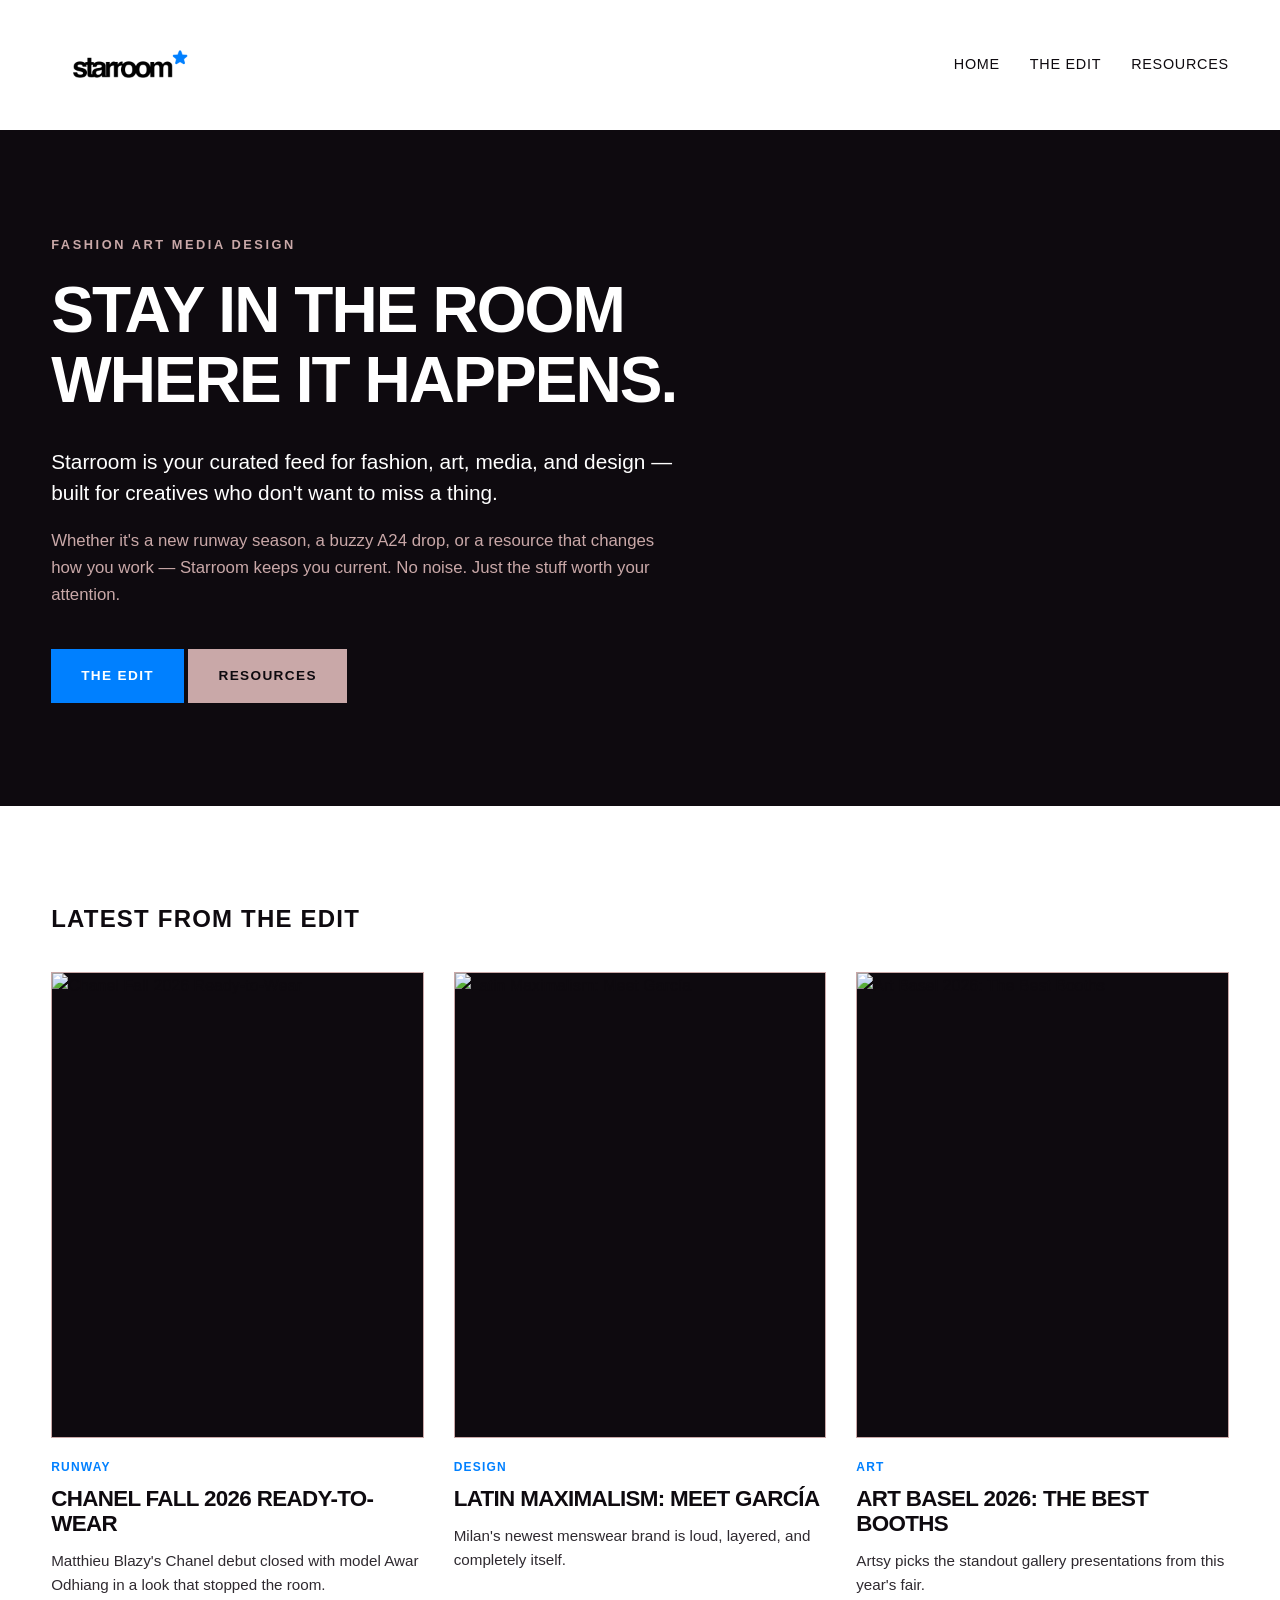
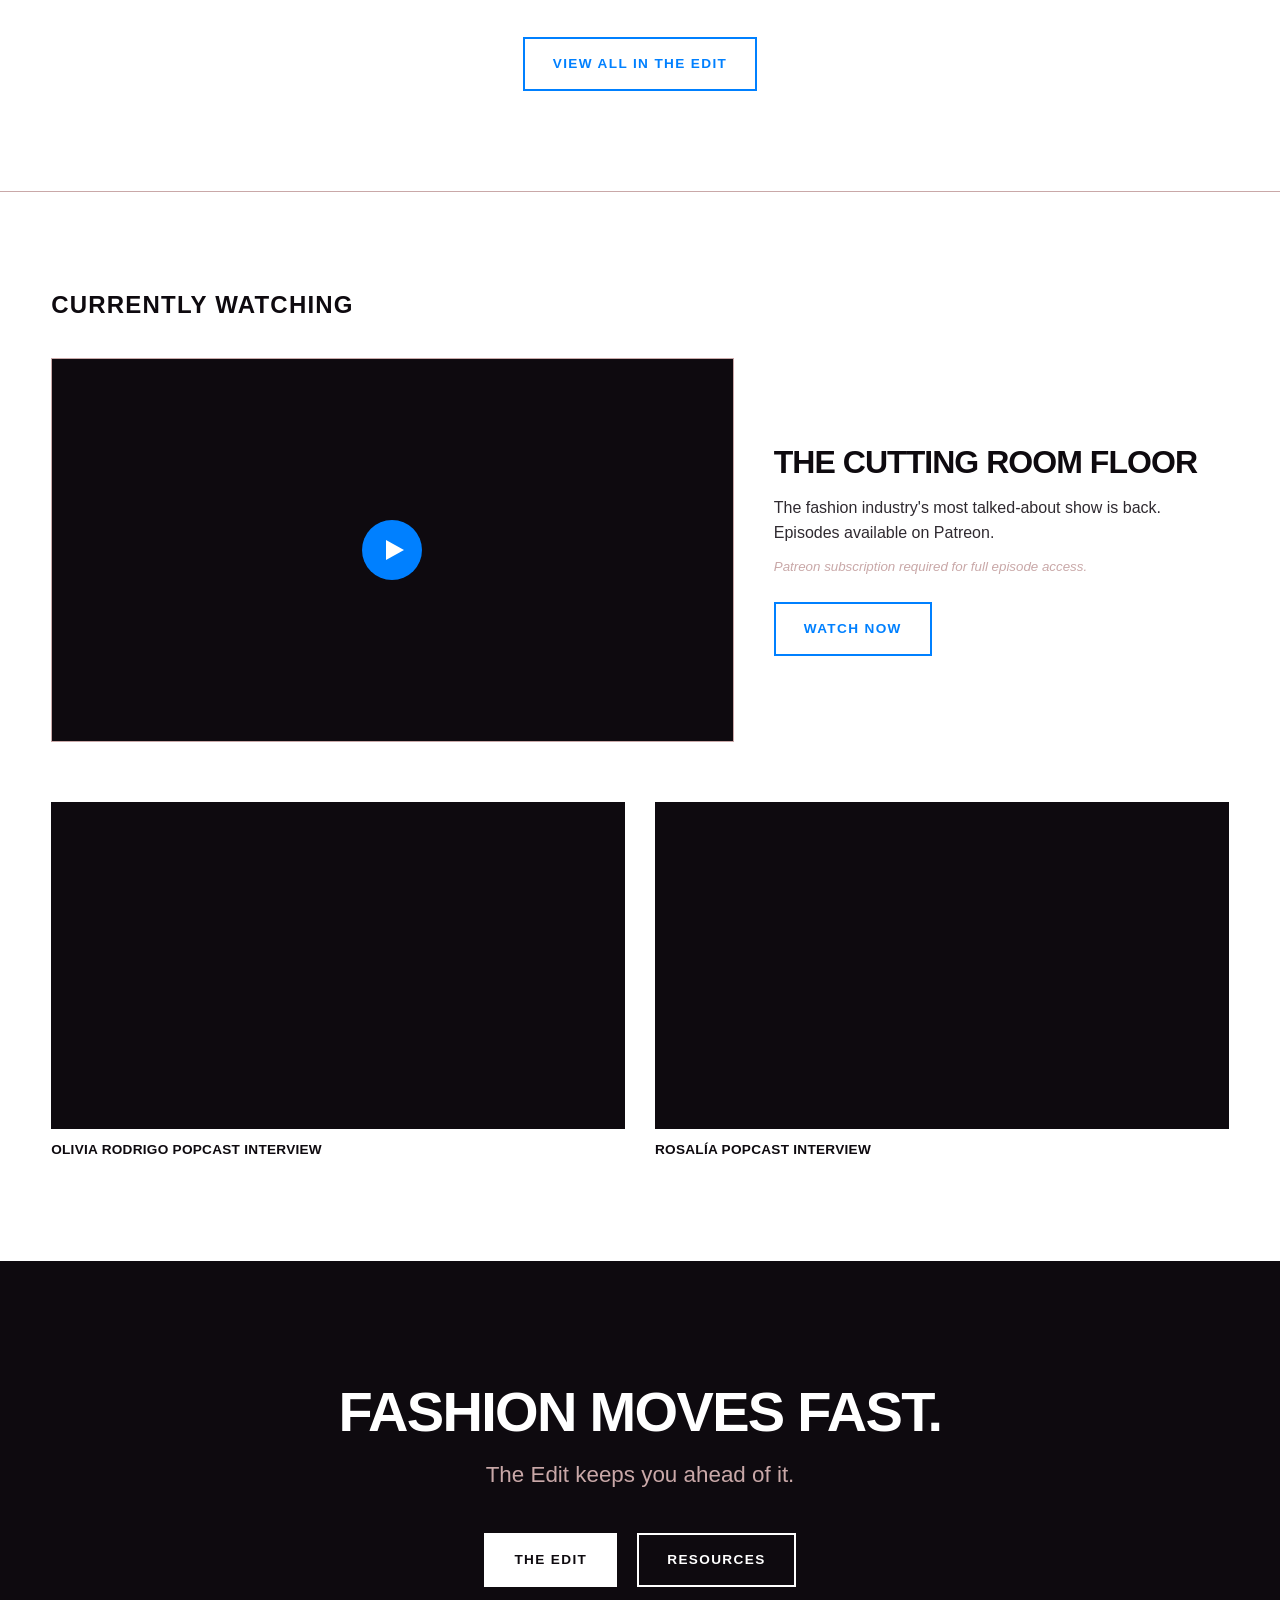
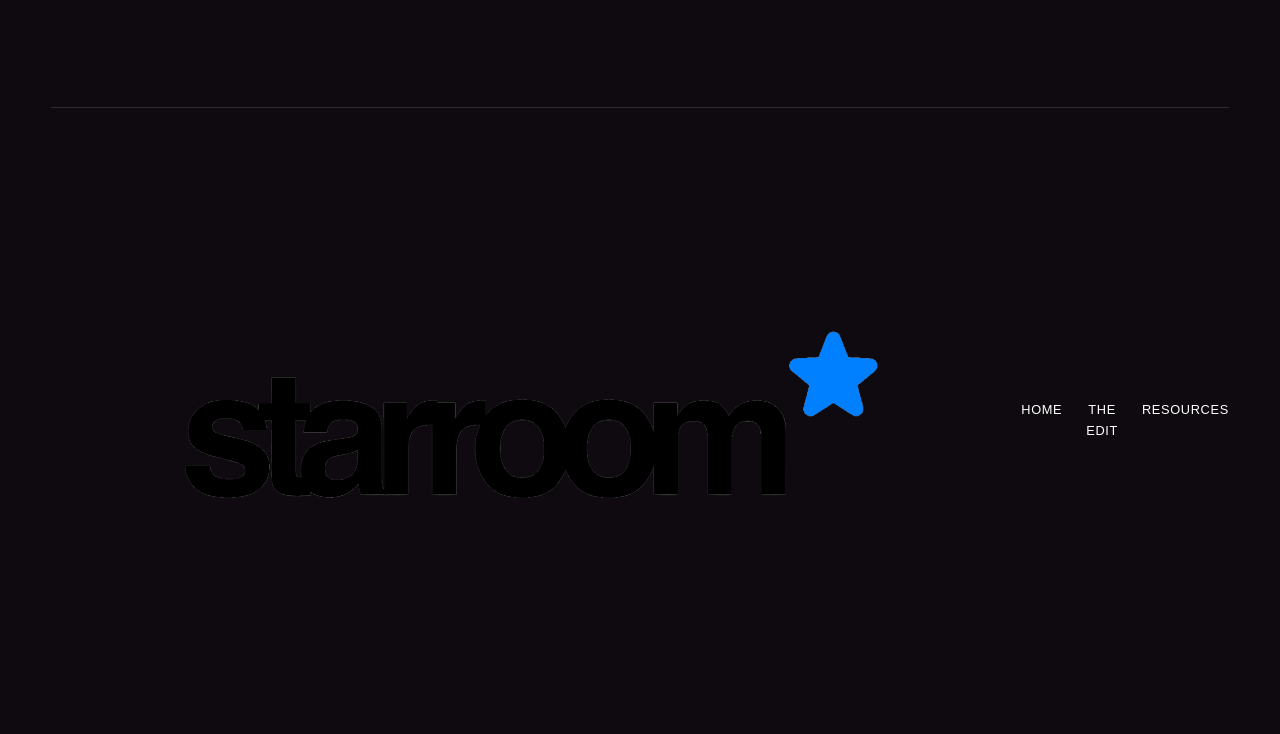
==== commit 94783838: "Add footer logo link to index.html Added footer logo link with image to index.html" ====
--- a/index.html
+++ b/index.html
@@ -100,7 +100,9 @@
             <a href="resources.html" class="btn-outline-white">Resources</a> 
         </div> 
         <div class="footer-bottom"> 
-            <span>Corporate 2026</span> 
+            <a href="index.html" class="footer-logo-link">
+        <img src="images/logo.png" alt="Starroom logo" class="footer-logo">
+            </a>
             <div class="footer-links"> 
                 <a href="index.html">Home</a> 
                 <a href="the-edit.html">The Edit</a> 
--- a/style.css
+++ b/style.css
@@ -22,7 +22,7 @@
 }
 
 p {
-    font-weight: 300;
+    font-weight: 400;
     color: #2F2A30; 
     font-size: 1rem;
     max-width: 65ch;
@@ -127,7 +127,7 @@
 }
 
 .navbar .logo {
-    height: 32px;
+    height: 90px;
     width: auto;
     object-fit: contain;
 }
@@ -244,6 +244,7 @@
 .card p {
     font-size: 0.95rem;
     color: #2F2A30;
+    font-weight: 400;
 }
 
 .watching-section {
@@ -322,7 +323,21 @@
 }
 
 .iframe-container {
+    position: relative;
+    width: 100%;
+    aspect-ratio: 16 / 9;
+    overflow: hidden;
+    background-color: #0E0A0F;
     border: 2px solid #0E0A0F;
+}
+
+.iframe-container iframe {
+    position: absolute;
+    top: 0;
+    left: 0;
+    width: 100%;
+    height: 100%;
+    border: none;
 }
 
 .small-tag {
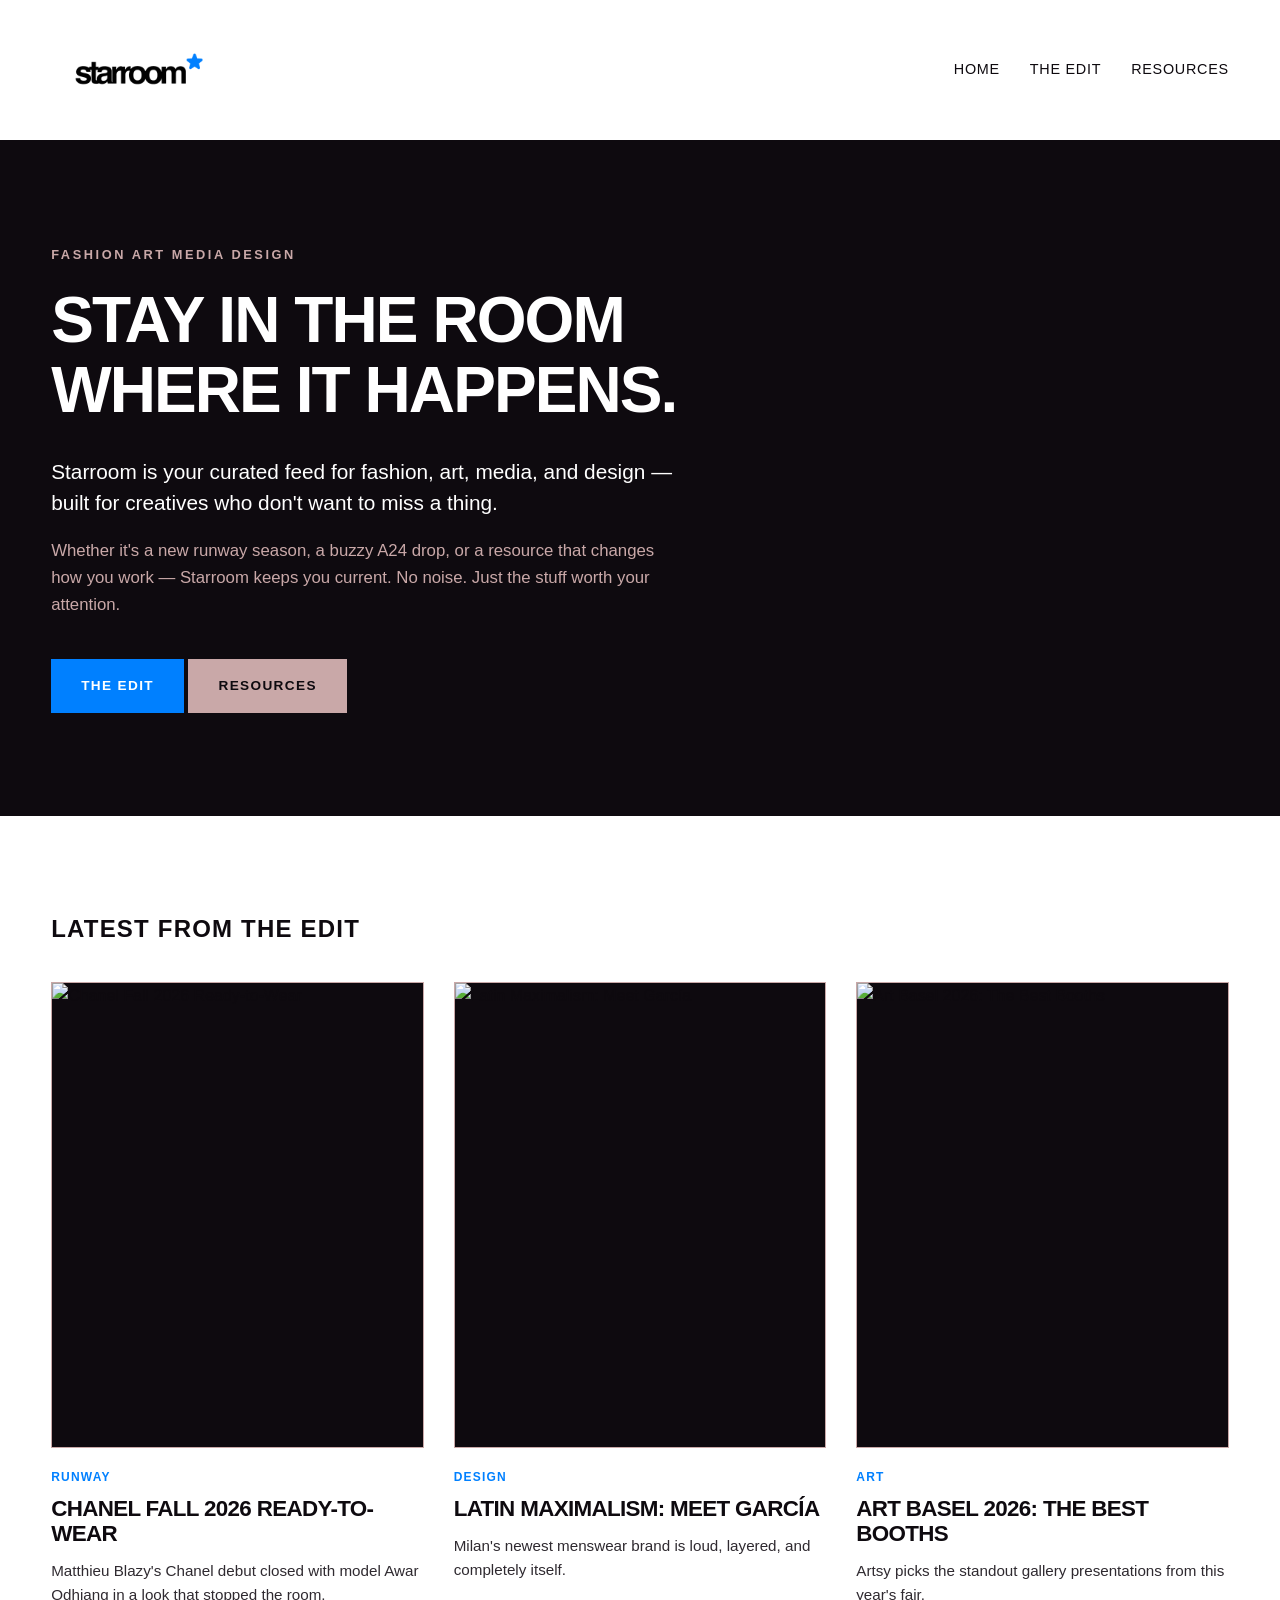
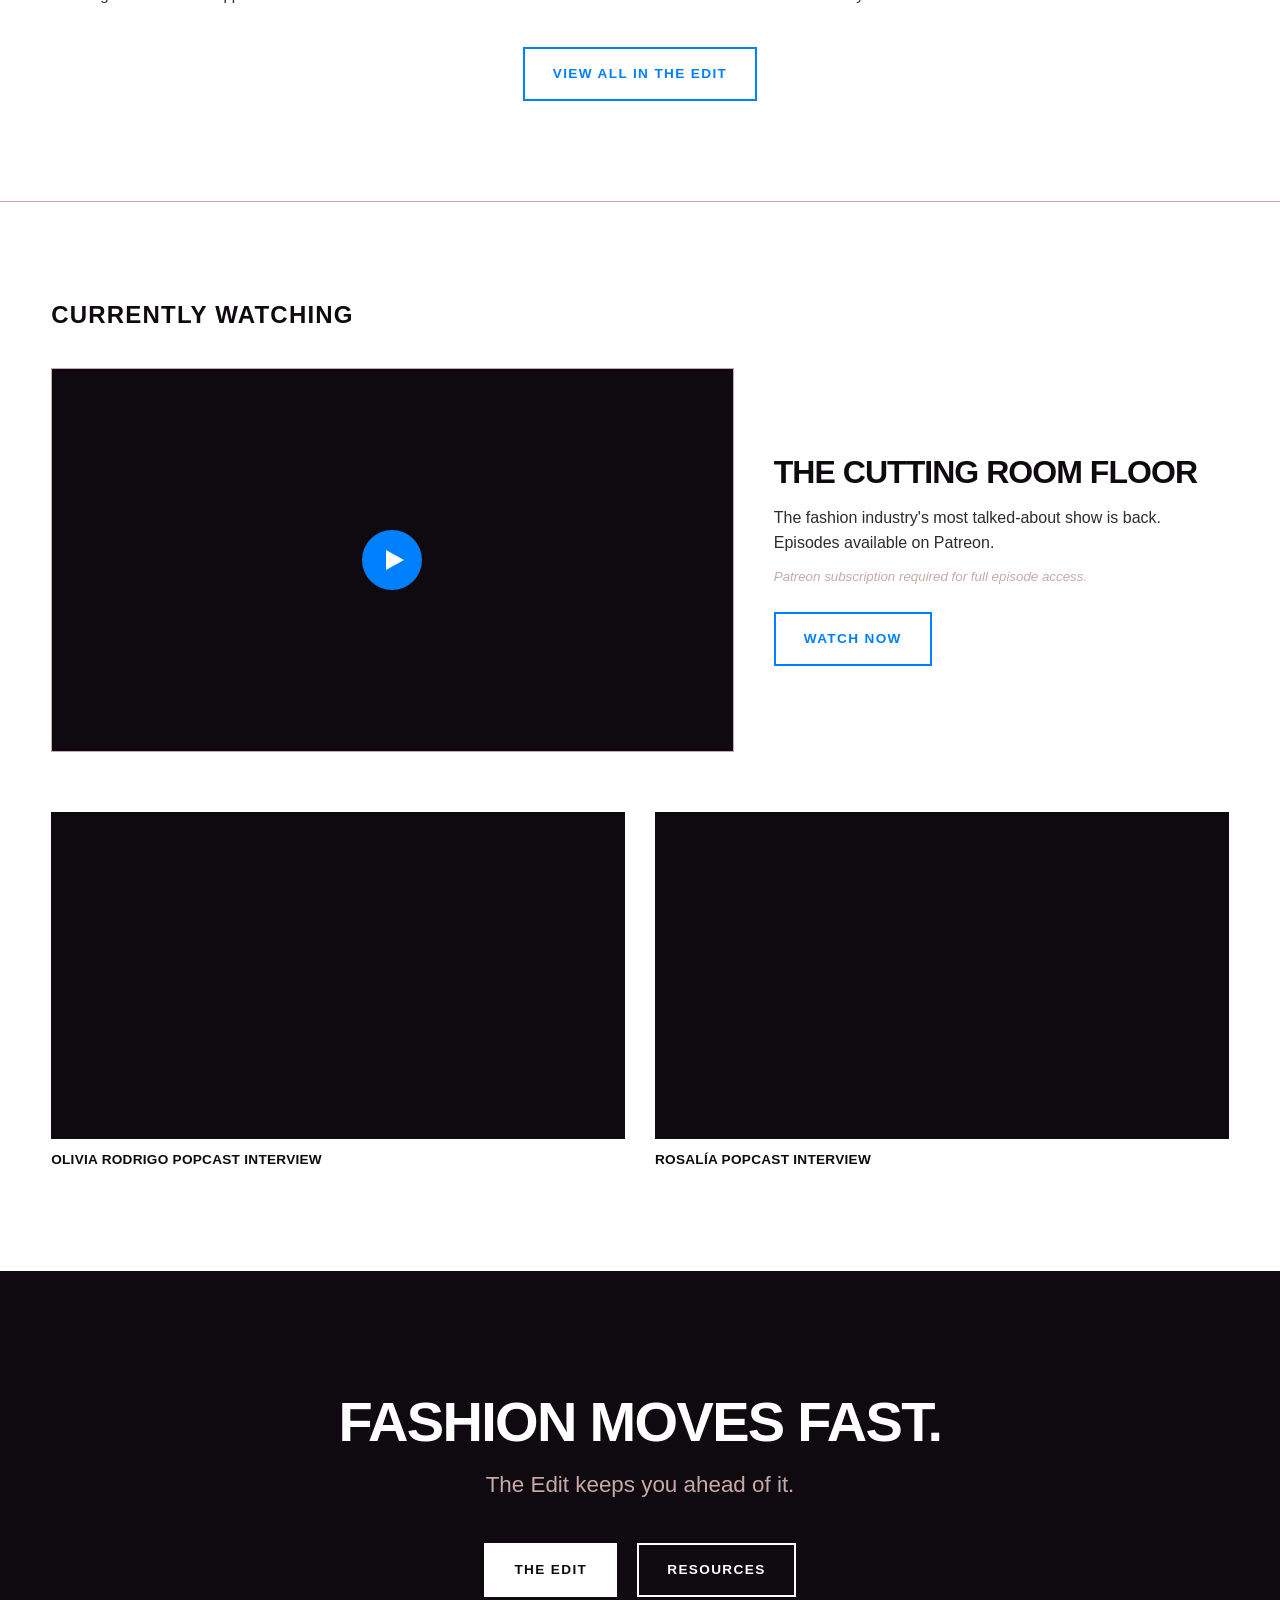
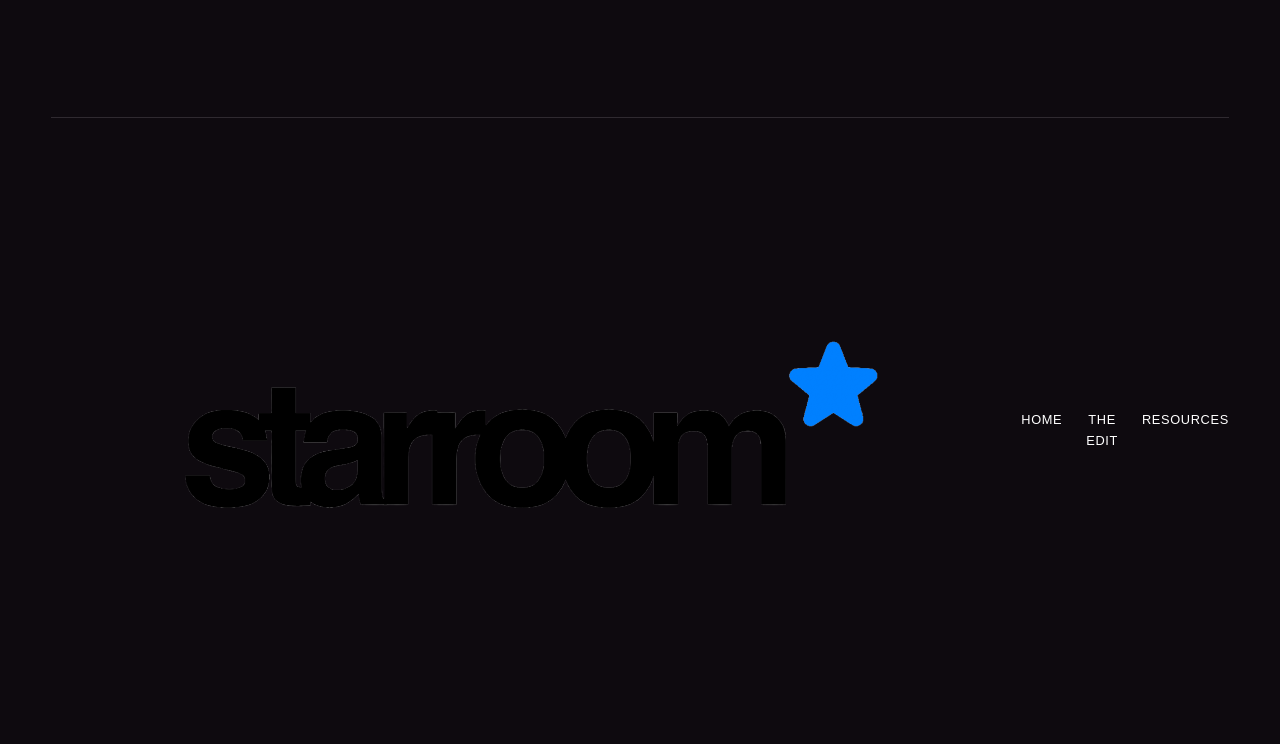
==== commit 8c593d85: "Fix indentation for footer logo image tag" ====
--- a/index.html
+++ b/index.html
@@ -101,7 +101,7 @@
         </div> 
         <div class="footer-bottom"> 
             <a href="index.html" class="footer-logo-link">
-        <img src="images/logo.png" alt="Starroom logo" class="footer-logo">
+                <img src="images/logo.png" alt="Starroom logo" class="footer-logo">
             </a>
             <div class="footer-links"> 
                 <a href="index.html">Home</a> 
--- a/style.css
+++ b/style.css
@@ -127,7 +127,7 @@
 }
 
 .navbar .logo {
-    height: 90px;
+    height: 100px;
     width: auto;
     object-fit: contain;
 }
@@ -447,4 +447,14 @@
     .btn-dark, .btn-light, .btn-outline, .btn-white, .btn-outline-white { 
         width: 100%; 
     }
-}
+
+    .footer-logo {
+    height: 42px;
+    width: auto;
+    object-fit: contain;
+}
+
+.footer-logo-link {
+    display: inline-block;
+}
+}
